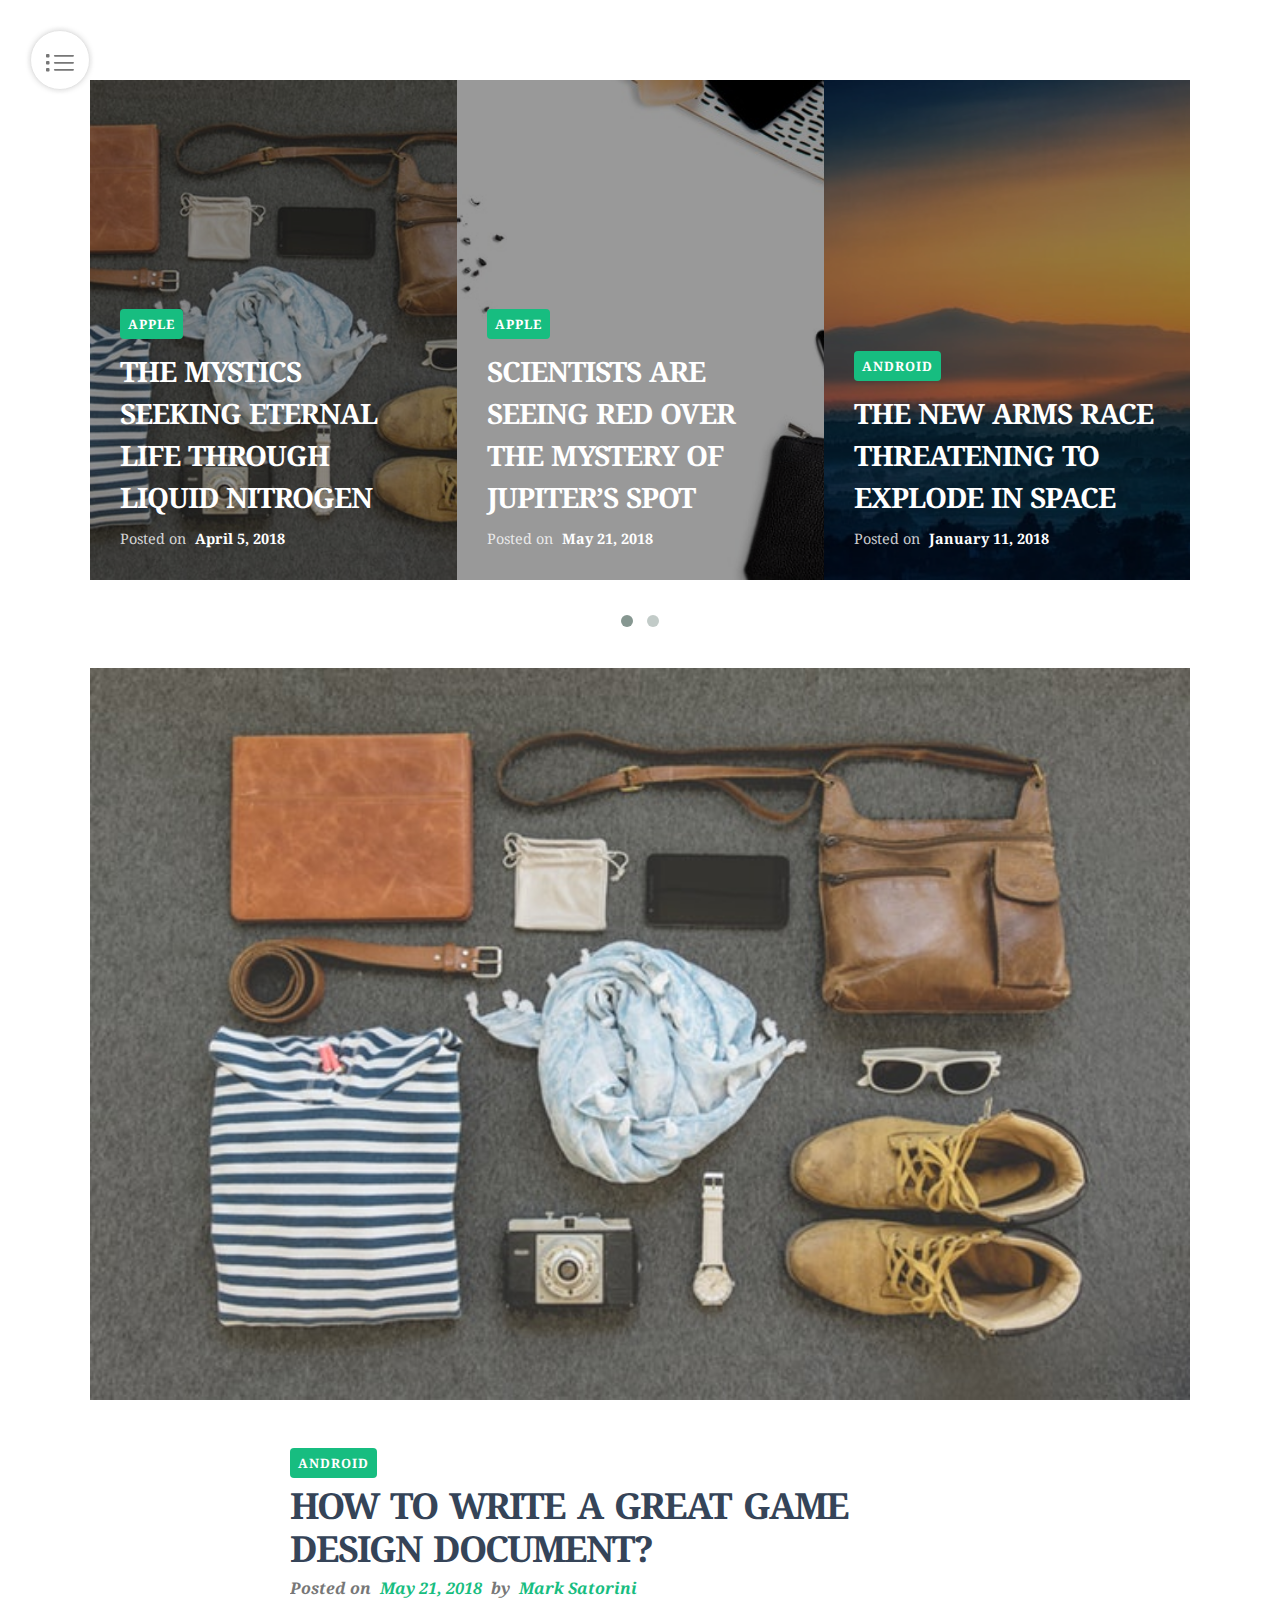
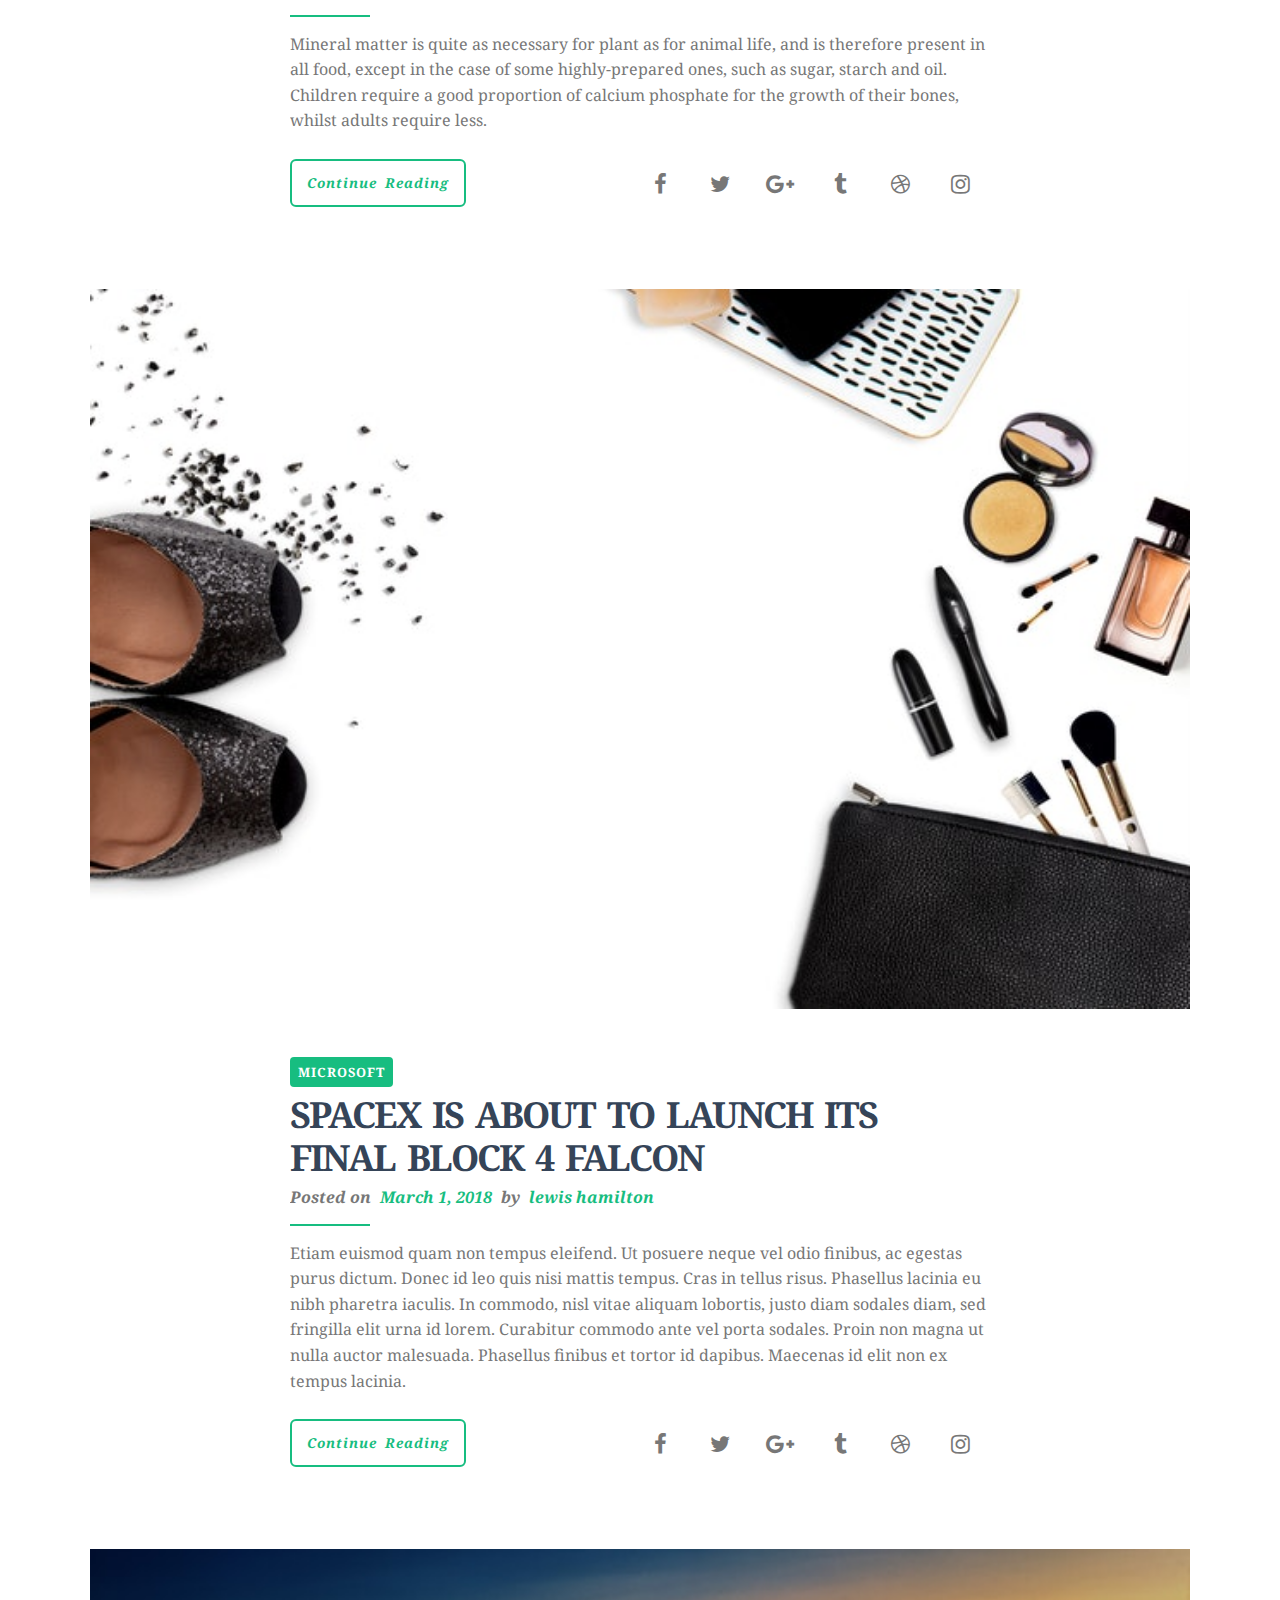
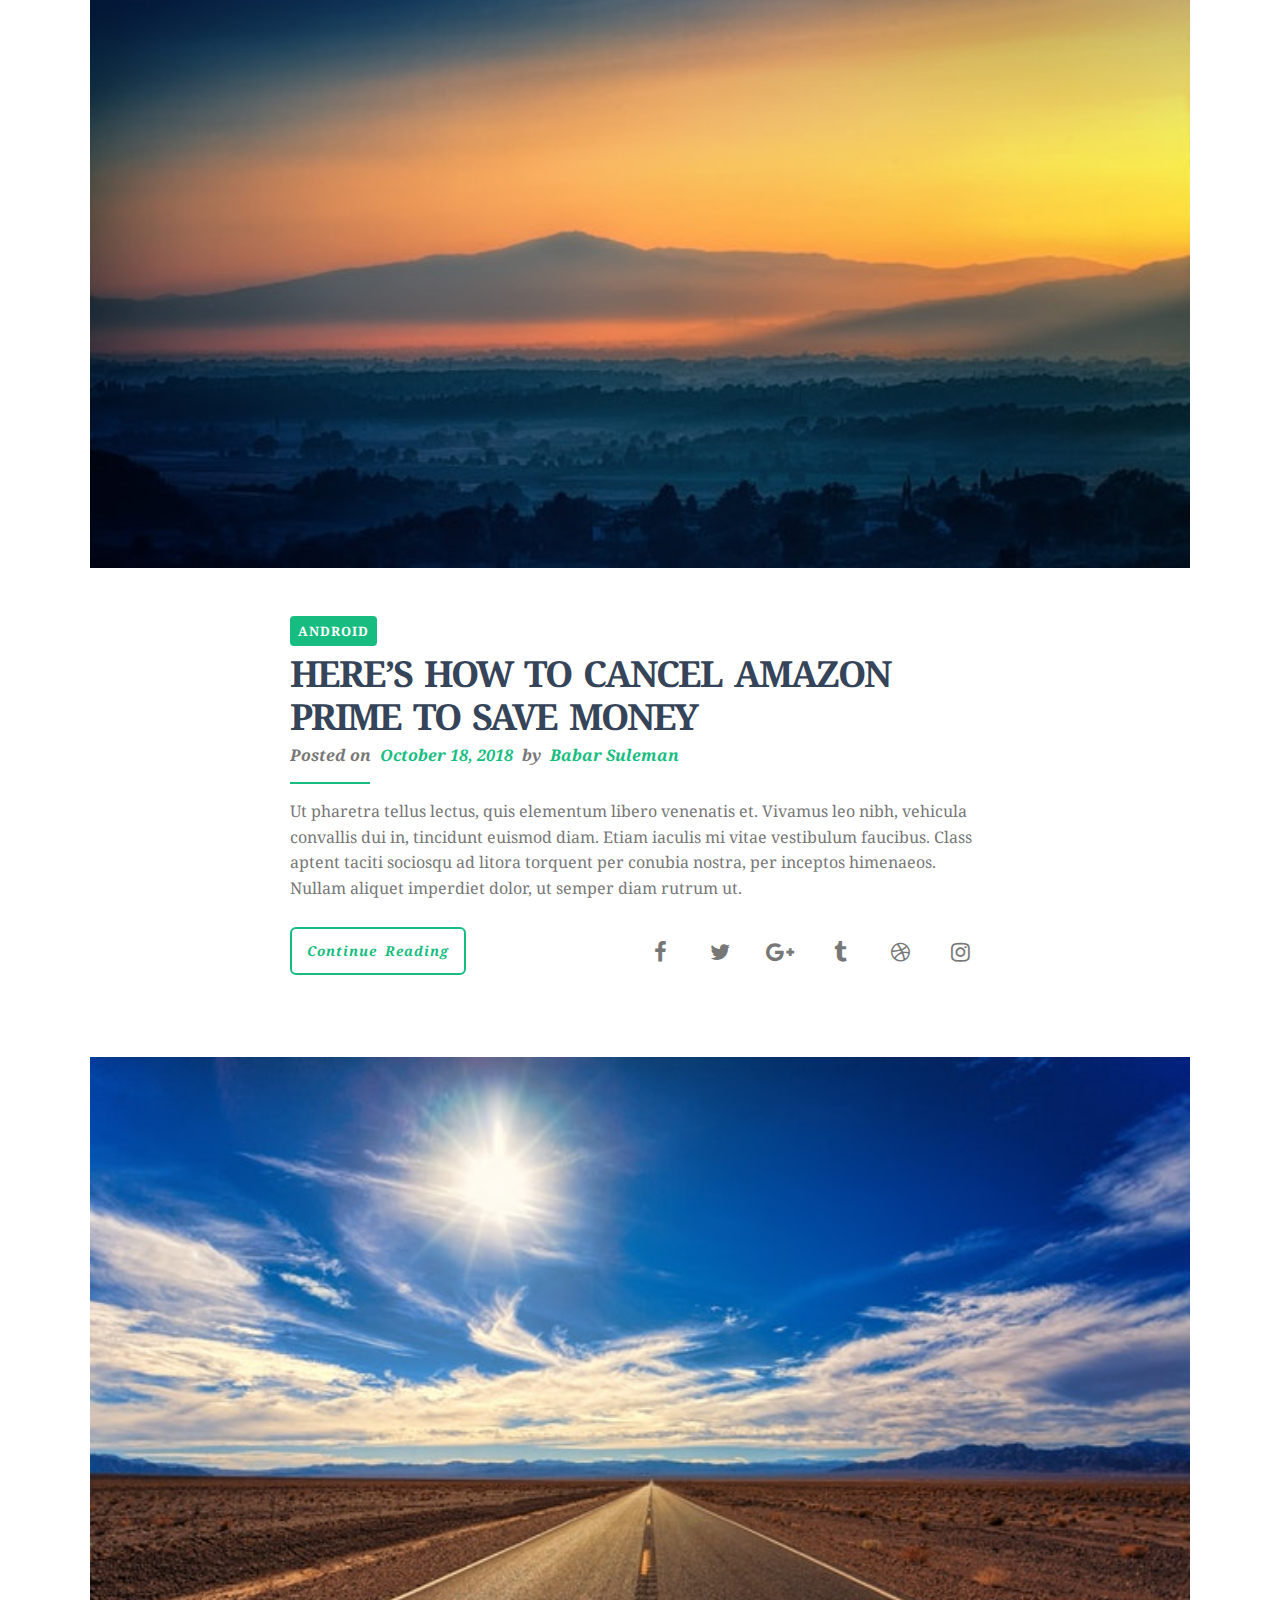
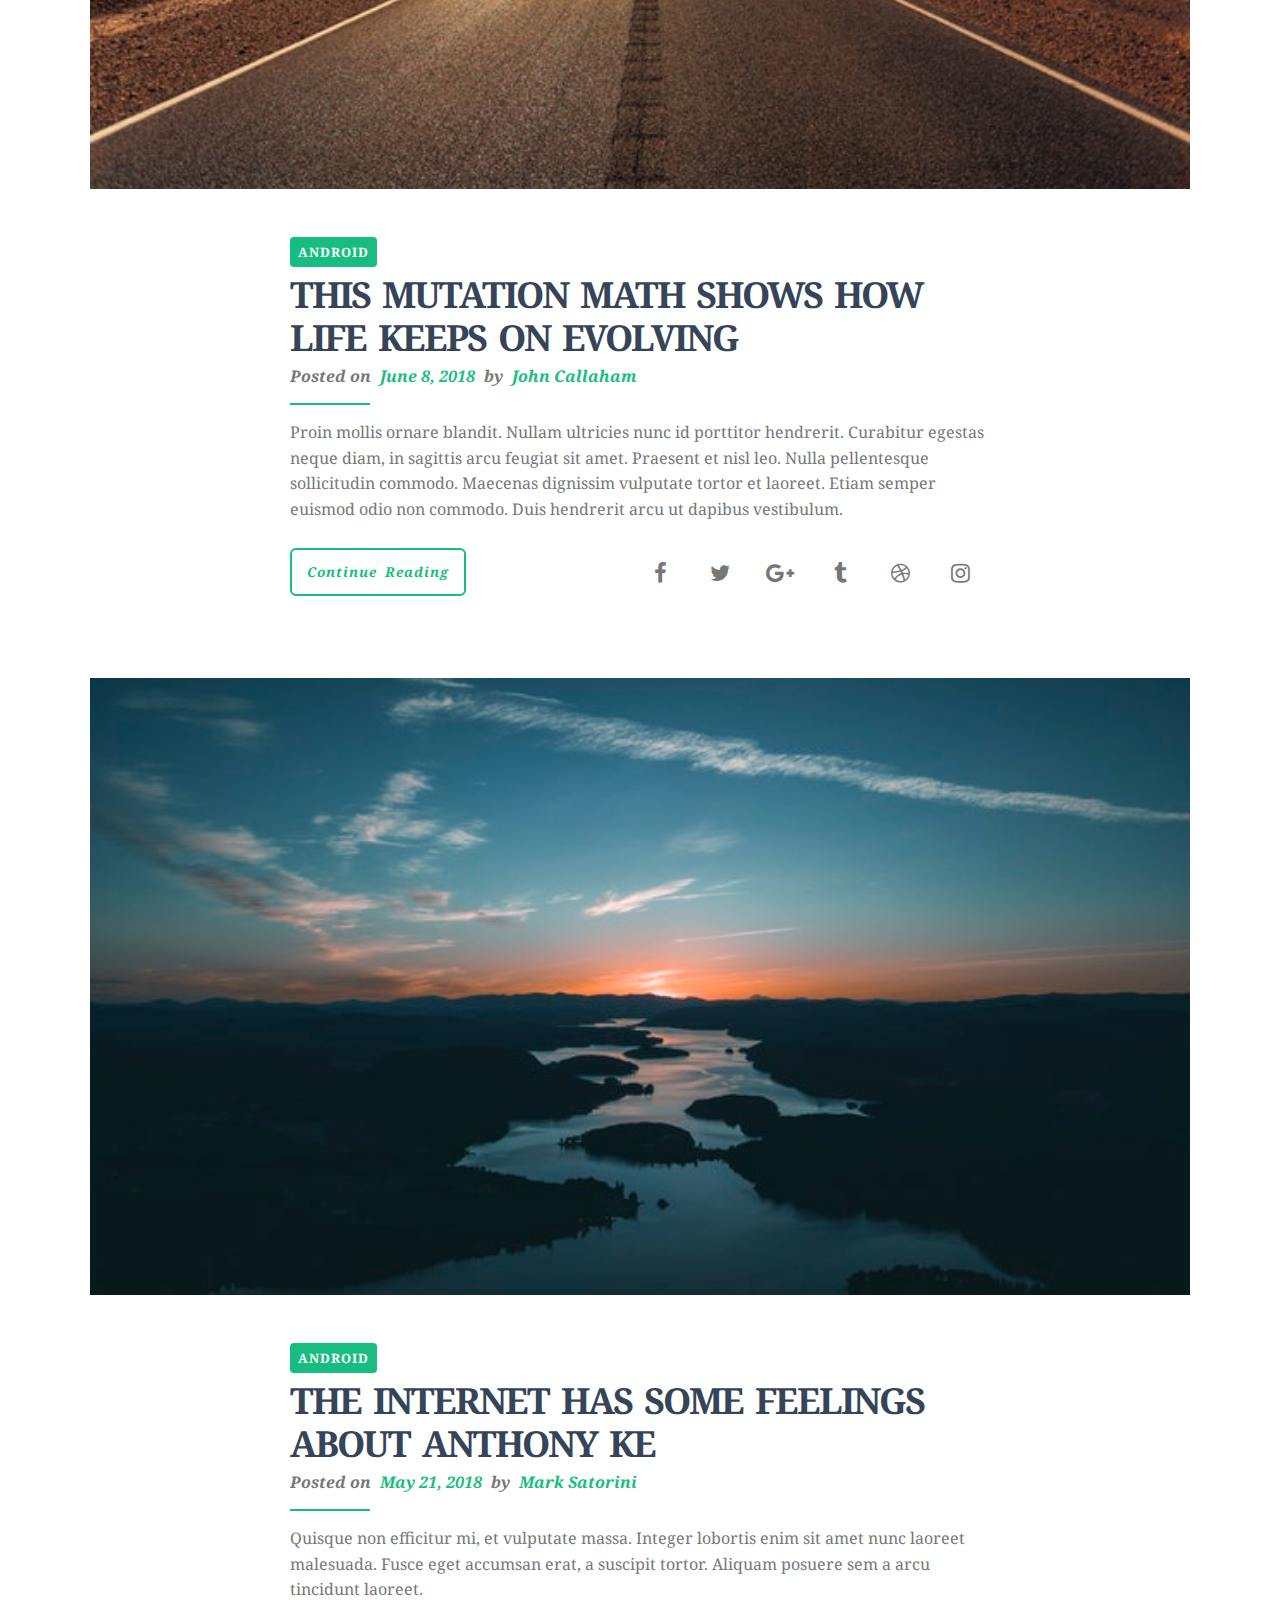
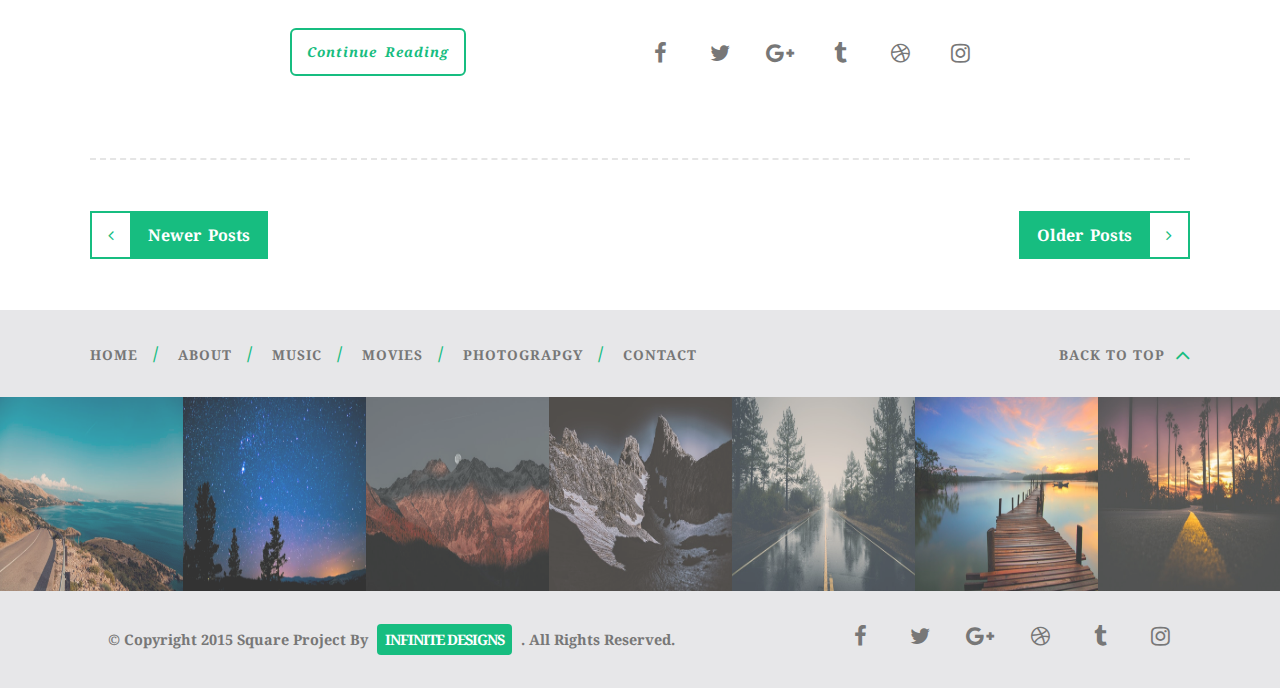
==== index.html @ 025edf08 "Upload All" ====
<!DOCTYPE html>
<html lang="en">

    <head>

        <meta charset="UTF-8">
        <meta http-equiv="X-UA-Compatible" content="IE8">
        <meta name="viewport" content="width=device-width, initial-scale=1.0">

        <title>Whiplash | The Wordpress Blog Theme</title>

        <link rel="stylesheet" type="text/css" href="assets/css/owl.carousel.css">
        <link rel="stylesheet" type="text/css" href="assets/css/owl.theme.css">
        <link rel="stylesheet" type="text/css" href="assets/css/icons.css">
        <link rel="stylesheet" type="text/css" href="style.css">
        <link rel="stylesheet" type="text/css" href="assets/css/responsive.css">

        <link href="http://netdna.bootstrapcdn.com/font-awesome/4.0.3/css/font-awesome.css" rel="stylesheet">
        <link href="http://fonts.googleapis.com/css?family=Roboto:400,100,400italic,700italic,700" rel="stylesheet" type="text/css">
        
        <!--[if IE]>
        <script src="http://html5shiv.googlecode.com/svn/trunk/html5.js"></script>
        <![endif]-->
        <!-- Modernizr -->


    </head>

    <body>

        <div id="side-nav-btn">
            <span data-icon="&#xe067;" class="menu-icon"></span>
        </div><!-- /side-nav-btn -->


        <div class="side-nav">
            <div class="side-navigation-inner">
                <!--logo-->
                <a href="index.html" class="logo"><img src="assets/img/LOGO2.png" class="img-responsive"></a>
                <!--navigation links-->
                <ul id="navs">
                    <li class="search-form">
                        <form method="get" action="/search" id="search">
                            <input type="text" name="search-terms" id="search-terms" placeholder="Enter search terms...">
                            <span data-icon="&#xe090;"></span>
                        </form>
                    </li>
                    <li><a href="index.html" class="active">Home</a></li>
                    <li><a href="index-sidebar.html">Home sidebar</a></li>
                    <li><a href="index-wide.html">Home metro</a></li>
                    <li><a href="archive.html">archive</a></li>
                    <li><a href="archive-wide.html">archive metro</a></li>
                    <li><a href="archive-classic.html">archive classic</a></li>
                    <li><a href="archive-masonry.html">archive masonary</a></li>
                    <li><a href="single.html">post</a></li>
                    <li><a href="single-sidebar.html">post sidebar</a></li>
                    <li><a href="page.html">contact</a></li>
                    <li><a href="page-sidebar.html">contact sidebar</a></li>
                    <li><a href="top-navigation.html">top navigation</a></li>
                </ul>
            </div><!-- /hidden-sidebar-inner -->    
        </div><!-- /hidden-sidebar -->   

        <div id="container" class="container-fluid home">

            <div class="container slider">
                <div class="carousel">
                    <div id="owl-demo" class="owl-carousel owl-theme">
                        <div class="item">
                            <div class="col-md-12 no-pad">
                                <div class="slider-post" style="background-image: url(assets/img/1.jpeg);">
                                    <a href="single.html">
                                        <div class="inner">
                                            <div class="slider-post-category"><span>apple</span></div>
                                            <h2>The Mystics Seeking Eternal Life Through Liquid Nitrogen</h2>
                                            <p>Posted on <strong>April 5, 2018</strong></p>
                                        </div>
                                    </a>
                                </div><!-- /slider -->
                            </div><!-- /col-md-12 -->
                        </div><!-- /item -->
                        <div class="item">
                            <div class="col-md-12 no-pad">
                                <div class="slider-post" style="background-image: url(assets/img/2.jpeg);">
                                    <a href="single.html">
                                        <div class="inner">
                                            <div class="slider-post-category"><span>apple</span></div>
                                            <h2>Scientists Are Seeing Red Over the Mystery of Jupiter’s Spot</h2>
                                            <p>Posted on <strong>May 21, 2018</strong></p>
                                        </div>
                                    </a>
                                </div><!-- /slider -->
                            </div><!-- /col-md-12 -->
                        </div><!-- /item -->
                        <div class="item">
                            <div class="col-md-12 no-pad">
                                <div class="slider-post" style="background-image: url(assets/img/3.jpeg);">
                                    <a href="single.html">
                                        <div class="inner">
                                            <div class="slider-post-category"><span>android</span></div>
                                            <h2>The New Arms Race Threatening to Explode in Space</h2>
                                            <p>Posted on <strong>January 11, 2018</strong></p>
                                        </div>
                                    </a>
                                </div><!-- /slider -->
                            </div><!-- /col-md-12 -->
                        </div><!-- /item -->
                        <div class="item">
                            <div class="col-md-12 no-pad">
                                <div class="slider-post" style="background-image: url(assets/img/4.jpeg);">
                                    <a href="single.html">
                                        <div class="inner">
                                            <div class="slider-post-category"><span>samsung</span></div>
                                            <h2>The Mission to Build the Ultimate Burger Bot</h2>
                                            <p>Posted on <strong>June 5, 2018</strong></p>
                                        </div>
                                    </a>
                                </div><!-- /slider -->
                            </div><!-- /col-md-12 -->
                        </div><!-- /item -->
                    </div><!-- /owl-demo -->
                </div><!-- /carousel -->
            </div><!-- /slider -->
            <section class="container">
                <div class="post-section">
                    <div class="post">
                        <div class="post-image">
                            <a href="single.html"><img src="assets/img/1.jpeg" class="img-responsive"></a>
                        </div><!-- /post-image -->
                        <div class="inner">
                            <a href="archive.html"><div class="post-category"><span>android</span></div></a>
                            <a href="single.html"><h1 class="post-title">how to write a great game design document?</h1></a>
                            <p class="post-info">
                                    Posted on <a href="archive.html"><strong>May 21, 2018</strong></a> by <a href="archive.html"><strong>Mark Satorini</strong></a>
                            </p>
                            <div class="post-entry">
                                <p>Mineral matter is quite as necessary for plant as for animal life, and is therefore present in all food, except in the case of some highly-prepared ones, such as sugar, starch and oil. Children require a good proportion of calcium phosphate for the growth of their bones, whilst adults require less.</p>
                            </div><!-- /post-entry -->
                            <div class="post-share">
                                <div class="read-more-btn"><a href="">continue reading</a></div>
                                <ul class="social-buttons">
                                    <a href="#" target="_blank"><li class="facebook"><i class="fa fa-facebook"></i></li></a>
                                    <a href="#" target="_blank"><li class="twitter"><i class="fa fa-twitter"></i></li></a>
                                    <a href="#" target="_blank"><li class="google-plus"><i class="fa fa-google-plus"></i></li></a>
                                    <a href="#" target="_blank"><li class="tumblr"><i class="fa fa-tumblr"></i></li></a>
                                    <a href="#" target="_blank"><li class="dribbble"><i class="fa fa-dribbble"></i></li></a>
                                    <a href="#" target="_blank"><li class="instagram"><i class="fa fa-instagram"></i></li></a>
                                </ul>
                            </div><!-- /post-share -->
                        </div><!-- /inner -->
                    </div><!-- /post -->
                    <div class="post">
                        <div class="post-image">
                            <a href="single.html"><img src="assets/img/2.jpeg" class="img-responsive"></a>
                        </div><!-- /post-image -->
                        <div class="inner">
                            <a href="archive.html"><div class="post-category"><span>microsoft</span></div></a>
                            <a href="single.html"><h1 class="post-title">SpaceX Is About to Launch Its Final Block 4 Falcon</h1></a>
                            <p class="post-info">
                                    Posted on <a href="archive.html"><strong>March 1, 2018</strong></a> by <a href="archive.html"><strong>lewis hamilton</strong></a>
                            </p>
                            <div class="post-entry">
                                <p>Etiam euismod quam non tempus eleifend. Ut posuere neque vel odio finibus, ac egestas purus dictum. Donec id leo quis nisi mattis tempus. Cras in tellus risus. Phasellus lacinia eu nibh pharetra iaculis. In commodo, nisl vitae aliquam lobortis, justo diam sodales diam, sed fringilla elit urna id lorem. Curabitur commodo ante vel porta sodales. Proin non magna ut nulla auctor malesuada. Phasellus finibus et tortor id dapibus. Maecenas id elit non ex tempus lacinia.</p>
                            </div><!-- /post-entry -->
                            <div class="post-share">
                                <div class="read-more-btn"><a href="">continue reading</a></div>
                                <ul class="social-buttons">
                                    <a href="#" target="_blank"><li class="facebook"><i class="fa fa-facebook"></i></li></a>
                                    <a href="#" target="_blank"><li class="twitter"><i class="fa fa-twitter"></i></li></a>
                                    <a href="#" target="_blank"><li class="google-plus"><i class="fa fa-google-plus"></i></li></a>
                                    <a href="#" target="_blank"><li class="tumblr"><i class="fa fa-tumblr"></i></li></a>
                                    <a href="#" target="_blank"><li class="dribbble"><i class="fa fa-dribbble"></i></li></a>
                                    <a href="#" target="_blank"><li class="instagram"><i class="fa fa-instagram"></i></li></a>
                                </ul>
                            </div><!-- /post-share -->
                        </div><!-- /inner -->
                    </div><!-- /post -->
                    <div class="post">
                        <div class="post-image">
                            <a href="single.html"><img src="assets/img/3.jpeg" class="img-responsive"></a>
                        </div><!-- /post-image -->
                        <div class="inner">
                            <a href="archive.html"><div class="post-category"><span>android</span></div></a>
                            <a href="single.html"><h1 class="post-title">Here’s how to cancel Amazon Prime to save money</h1></a>
                            <p class="post-info">
                                    Posted on <a href="archive.html"><strong>October 18, 2018</strong></a> by <a href="archive.html"><strong>Babar Suleman</strong></a>
                            </p>
                            <div class="post-entry">
                                <p>Ut pharetra tellus lectus, quis elementum libero venenatis et. Vivamus leo nibh, vehicula convallis dui in, tincidunt euismod diam. Etiam iaculis mi vitae vestibulum faucibus. Class aptent taciti sociosqu ad litora torquent per conubia nostra, per inceptos himenaeos. Nullam aliquet imperdiet dolor, ut semper diam rutrum ut. </p>
                            </div><!-- /post-entry -->
                            <div class="post-share">
                                <div class="read-more-btn"><a href="">continue reading</a></div>
                                <ul class="social-buttons">
                                    <a href="#" target="_blank"><li class="facebook"><i class="fa fa-facebook"></i></li></a>
                                    <a href="#" target="_blank"><li class="twitter"><i class="fa fa-twitter"></i></li></a>
                                    <a href="#" target="_blank"><li class="google-plus"><i class="fa fa-google-plus"></i></li></a>
                                    <a href="#" target="_blank"><li class="tumblr"><i class="fa fa-tumblr"></i></li></a>
                                    <a href="#" target="_blank"><li class="dribbble"><i class="fa fa-dribbble"></i></li></a>
                                    <a href="#" target="_blank"><li class="instagram"><i class="fa fa-instagram"></i></li></a>
                                </ul>
                            </div><!-- /post-share -->
                        </div><!-- /inner -->
                    </div><!-- /post -->
                    <div class="post">
                        <div class="post-image">
                            <a href="single.html"><img src="assets/img/4.jpeg" class="img-responsive"></a>
                        </div><!-- /post-image -->
                        <div class="inner">
                            <a href="archive.html"><div class="post-category"><span>android</span></div></a>
                            <a href="single.html"><h1 class="post-title">This Mutation Math Shows How Life Keeps on Evolving</h1></a>
                            <p class="post-info">
                                    Posted on <a href="archive.html"><strong>June 8, 2018</strong></a> by <a href="archive.html"><strong>John Callaham</strong></a>
                            </p>
                            <div class="post-entry">
                                <p>Proin mollis ornare blandit. Nullam ultricies nunc id porttitor hendrerit. Curabitur egestas neque diam, in sagittis arcu feugiat sit amet. Praesent et nisl leo. Nulla pellentesque sollicitudin commodo. Maecenas dignissim vulputate tortor et laoreet. Etiam semper euismod odio non commodo. Duis hendrerit arcu ut dapibus vestibulum.</p>
                            </div><!-- /post-entry -->
                            <div class="post-share">
                                <div class="read-more-btn"><a href="">continue reading</a></div>
                                <ul class="social-buttons">
                                    <a href="#" target="_blank"><li class="facebook"><i class="fa fa-facebook"></i></li></a>
                                    <a href="#" target="_blank"><li class="twitter"><i class="fa fa-twitter"></i></li></a>
                                    <a href="#" target="_blank"><li class="google-plus"><i class="fa fa-google-plus"></i></li></a>
                                    <a href="#" target="_blank"><li class="tumblr"><i class="fa fa-tumblr"></i></li></a>
                                    <a href="#" target="_blank"><li class="dribbble"><i class="fa fa-dribbble"></i></li></a>
                                    <a href="#" target="_blank"><li class="instagram"><i class="fa fa-instagram"></i></li></a>
                                </ul>
                            </div><!-- /post-share -->
                        </div><!-- /inner -->
                    </div><!-- /post -->
                    <div class="post">
                        <div class="post-image">
                            <a href="single.html"><img src="assets/img/5.jpeg" class="img-responsive"></a>
                        </div><!-- /post-image -->
                        <div class="inner">
                            <a href="archive.html"><div class="post-category"><span>android</span></div></a>
                            <a href="single.html"><h1 class="post-title">The Internet Has Some Feelings About Anthony Ke</h1></a>
                            <p class="post-info">
                                    Posted on <a href="archive.html"><strong>May 21, 2018</strong></a> by <a href="archive.html"><strong>Mark Satorini</strong></a>
                            </p>
                            <div class="post-entry">
                                <p> Quisque non efficitur mi, et vulputate massa. Integer lobortis enim sit amet nunc laoreet malesuada. Fusce eget accumsan erat, a suscipit tortor. Aliquam posuere sem a arcu tincidunt laoreet.</p>
                            </div><!-- /post-entry -->
                            <div class="post-share">
                                <div class="read-more-btn"><a href="">continue reading</a></div>
                                <ul class="social-buttons">
                                    <a href="#" target="_blank"><li class="facebook"><i class="fa fa-facebook"></i></li></a>
                                    <a href="#" target="_blank"><li class="twitter"><i class="fa fa-twitter"></i></li></a>
                                    <a href="#" target="_blank"><li class="google-plus"><i class="fa fa-google-plus"></i></li></a>
                                    <a href="#" target="_blank"><li class="tumblr"><i class="fa fa-tumblr"></i></li></a>
                                    <a href="#" target="_blank"><li class="dribbble"><i class="fa fa-dribbble"></i></li></a>
                                    <a href="#" target="_blank"><li class="instagram"><i class="fa fa-instagram"></i></li></a>
                                </ul>
                            </div><!-- /post-share -->
                        </div><!-- /inner -->
                    </div><!-- /post -->
                </div>
                <div class="col-md-12">
                    <!-- Pagination -->
                    <section class="pagination">
                        <a href="" id="older">
                            <div>older posts</div><i class="fa fa-angle-right"></i>
                        </a>
                        <a href="" id="newer">
                            <i class="fa fa-angle-left"></i><div>newer posts</div>
                        </a>
                    </section>
                </div><!-- /col-md-12 -->
            </section><!-- /container -->
            <footer>
                <div class="container-fluid no-pad border-top">
                    <div class="site-map">
                        <div class="inner">
                            <ul>
                                <a href=""><li>home</li></a>
                                <a href=""><li>about</li></a>
                                <a href=""><li>music</li></a>
                                <a href=""><li>movies</li></a>
                                <a href=""><li>photograpgy</li></a>
                                <a href=""><li>contact</li></a>
                                <!-- Back to top Button -->
                                <span class="back-to-top-btn"><a href=""><i class="fa fa-angle-up"></i><li>back to top</li></a></span>
                            </ul>
                        </div><!-- /inner -->
                    </div><!-- /sitemap -->
                    <div id="instagram-slider" class="owl-carousel owl-theme">
                        <div class="item">
                            <a href="#">
                                <img src="assets/img/8.jpeg" class="img-responsive">
                            </a>
                        </div><!-- /item -->
                        <div class="item">
                            <a href="#">
                                <img src="assets/img/9.jpeg" class="img-responsive">
                            </a>
                        </div><!-- /item -->
                        <div class="item">
                           <a href="#">
                                <img src="assets/img/10.jpeg" class="img-responsive">
                            </a>
                        </div><!-- /item -->
                        <div class="item">
                            <a href="#">
                                <img src="assets/img/11.jpeg" class="img-responsive">
                            </a>
                        </div><!-- /item -->
                        <div class="item">
                            <a href="#">
                                <img src="assets/img/12.jpeg" class="img-responsive">
                            </a>
                        </div><!-- /item -->
                        <div class="item">
                            <a href="#">
                                <img src="assets/img/13.jpeg" class="img-responsive">
                            </a>
                        </div><!-- /item -->
                        <div class="item">
                            <a href="#">
                                <img src="assets/img/14.jpeg" class="img-responsive">
                            </a>
                        </div><!-- /item -->
                        <div class="item">
                            <a href="#">
                                <img src="assets/img/15.jpeg" class="img-responsive">
                            </a>
                        </div><!-- /item -->
                        <div class="item">
                            <a href="#">
                                <img src="assets/img/16.jpeg" class="img-responsive">
                            </a>
                        </div><!-- /item -->
                    </div><!-- /instagram-slider -->
                    <div class="social">
                        <div class="inner">
                            <div class="copy-right-text">© Copyright 2015 square project by <a href="">infinite designs</a> . all rights reserved.</div>
                            <ul class="social-buttons">
                                <a href="#" target="_blank"><li class="facebook"><i class="fa fa-facebook"></i></li></a>
                                <a href="#" target="_blank"><li class="twitter"><i class="fa fa-twitter"></i></li></a>
                                <a href="#" target="_blank"><li class="google-plus"><i class="fa fa-google-plus"></i></li></a>
                                <a href="#" target="_blank"><li class="dribbble"><i class="fa fa-dribbble"></i></li></a>
                                <a href="#" target="_blank"><li class="tumblr"><i class="fa fa-tumblr"></i></li></a>
                                <a href="#" target="_blank"><li class="instagram"><i class="fa fa-instagram"></i></li></a>
                            </ul>
                        </div><!-- /inner -->
                    </div><!-- /social -->
                </div><!-- /container-fluid -->
            </footer>
        </div><!-- /container -->
            
        
        <!--////////// SCRIPTS \\\\\\\\\\-->
        <script type="text/javascript" src="assets/js/jquery.js"></script>
        <script type="text/javascript" src="assets/js/owl.carousel.min.js"></script>
        <script type="text/javascript" src="assets/js/main.js"></script>

       <script type="text/javascript">

        $(document).ready(function() {
 
            
            var owl = $("#owl-demo");
 
            owl.owlCarousel({
                items : 3, //10 items above 1000px browser width
                itemsDesktop : [1000,2], //5 items between 1000px and 901px
                itemsDesktopSmall : [900,3], // betweem 900px and 601px
                itemsTablet: [600,2], //2 items between 600 and 0
                itemsMobile : false // itemsMobile disabled - inherit from itemsTablet option
            });
            
            var owl = $("#instagram-slider");
 
            owl.owlCarousel({
                items : 7, //10 items above 1000px browser width
                itemsDesktop : [1000,2], //5 items between 1000px and 901px
                itemsDesktopSmall : [900,3], // betweem 900px and 601px
                itemsTablet: [600,2], //2 items between 600 and 0
                itemsMobile : false // itemsMobile disabled - inherit from itemsTablet option
            });
 
        });
        </script>

        <!--////////// SCRIPTS END \\\\\\\\\\-->

    </body>

</html>
---- assets/css/icons.css ----
@font-face {
	font-family: 'Simple-Line-Icons';
	src:url('../fonts/Simple-Line-Icons.eot');
	src:url('../fonts/Simple-Line-Icons.eot?#iefix') format('embedded-opentype'),
		url('../fonts/Simple-Line-Icons.woff') format('woff'),
		url('../fonts/Simple-Line-Icons.ttf') format('truetype'),
		url('../fonts/Simple-Line-Icons.svg#Simple-Line-Icons') format('svg');
	font-weight: normal;
	font-style: normal;
}

/* Use the following CSS code if you want to use data attributes for inserting your icons */
[data-icon]:before {
	font-family: 'Simple-Line-Icons';
	content: attr(data-icon);
	speak: none;
	font-weight: normal;
	font-variant: normal;
	text-transform: none;
	line-height: 1;
	-webkit-font-smoothing: antialiased;
	-moz-osx-font-smoothing: grayscale;
}

/* Use the following CSS code if you want to have a class per icon */
/*
Instead of a list of all class selectors,
you can use the generic selector below, but it's slower:
[class*="icon-"] {
*/
.icon-user-female, .icon-user-follow, .icon-user-following, .icon-user-unfollow, .icon-trophy, .icon-screen-smartphone, .icon-screen-desktop, .icon-plane, .icon-notebook, .icon-moustache, .icon-mouse, .icon-magnet, .icon-energy, .icon-emoticon-smile, .icon-disc, .icon-cursor-move, .icon-crop, .icon-credit-card, .icon-chemistry, .icon-user, .icon-speedometer, .icon-social-youtube, .icon-social-twitter, .icon-social-tumblr, .icon-social-facebook, .icon-social-dropbox, .icon-social-dribbble, .icon-shield, .icon-screen-tablet, .icon-magic-wand, .icon-hourglass, .icon-graduation, .icon-ghost, .icon-game-controller, .icon-fire, .icon-eyeglasses, .icon-envelope-open, .icon-envelope-letter, .icon-bell, .icon-badge, .icon-anchor, .icon-wallet, .icon-vector, .icon-speech, .icon-puzzle, .icon-printer, .icon-present, .icon-playlist, .icon-pin, .icon-picture, .icon-map, .icon-layers, .icon-handbag, .icon-globe-alt, .icon-globe, .icon-frame, .icon-folder-alt, .icon-film, .icon-feed, .icon-earphones-alt, .icon-earphones, .icon-drop, .icon-drawer, .icon-docs, .icon-directions, .icon-direction, .icon-diamond, .icon-cup, .icon-compass, .icon-call-out, .icon-call-in, .icon-call-end, .icon-calculator, .icon-bubbles, .icon-briefcase, .icon-book-open, .icon-basket-loaded, .icon-basket, .icon-bag, .icon-action-undo, .icon-action-redo, .icon-wrench, .icon-umbrella, .icon-trash, .icon-tag, .icon-support, .icon-size-fullscreen, .icon-size-actual, .icon-shuffle, .icon-share-alt, .icon-share, .icon-rocket, .icon-question, .icon-pie-chart, .icon-pencil, .icon-note, .icon-music-tone-alt, .icon-music-tone, .icon-microphone, .icon-loop, .icon-logout, .icon-login, .icon-list, .icon-like, .icon-home, .icon-grid, .icon-graph, .icon-equalizer, .icon-dislike, .icon-cursor, .icon-control-start, .icon-control-rewind, .icon-control-play, .icon-control-pause, .icon-control-forward, .icon-control-end, .icon-calendar, .icon-bulb, .icon-bar-chart, .icon-arrow-up, .icon-arrow-right, .icon-arrow-left, .icon-arrow-down, .icon-ban, .icon-bubble, .icon-camcorder, .icon-camera, .icon-check, .icon-clock, .icon-close, .icon-cloud-download, .icon-cloud-upload, .icon-doc, .icon-envelope, .icon-eye, .icon-flag, .icon-folder, .icon-heart, .icon-info, .icon-key, .icon-link, .icon-lock, .icon-lock-open, .icon-magnifier, .icon-magnifier-add, .icon-magnifier-remove, .icon-paper-clip, .icon-paper-plane, .icon-plus, .icon-pointer, .icon-power, .icon-refresh, .icon-reload, .icon-settings, .icon-star, .icon-symbol-female, .icon-symbol-male, .icon-target, .icon-volume-1, .icon-volume-2, .icon-volume-off, .icon-users {
	font-family: 'Simple-Line-Icons';
	speak: none;
	font-style: normal;
	font-weight: normal;
	font-variant: normal;
	text-transform: none;
	line-height: 1;
	-webkit-font-smoothing: antialiased;
}
.icon-user-female:before {
	content: "\e000";
}
.icon-user-follow:before {
	content: "\e002";
}
.icon-user-following:before {
	content: "\e003";
}
.icon-user-unfollow:before {
	content: "\e004";
}
.icon-trophy:before {
	content: "\e006";
}
.icon-screen-smartphone:before {
	content: "\e010";
}
.icon-screen-desktop:before {
	content: "\e011";
}
.icon-plane:before {
	content: "\e012";
}
.icon-notebook:before {
	content: "\e013";
}
.icon-moustache:before {
	content: "\e014";
}
.icon-mouse:before {
	content: "\e015";
}
.icon-magnet:before {
	content: "\e016";
}
.icon-energy:before {
	content: "\e020";
}
.icon-emoticon-smile:before {
	content: "\e021";
}
.icon-disc:before {
	content: "\e022";
}
.icon-cursor-move:before {
	content: "\e023";
}
.icon-crop:before {
	content: "\e024";
}
.icon-credit-card:before {
	content: "\e025";
}
.icon-chemistry:before {
	content: "\e026";
}
.icon-user:before {
	content: "\e005";
}
.icon-speedometer:before {
	content: "\e007";
}
.icon-social-youtube:before {
	content: "\e008";
}
.icon-social-twitter:before {
	content: "\e009";
}
.icon-social-tumblr:before {
	content: "\e00a";
}
.icon-social-facebook:before {
	content: "\e00b";
}
.icon-social-dropbox:before {
	content: "\e00c";
}
.icon-social-dribbble:before {
	content: "\e00d";
}
.icon-shield:before {
	content: "\e00e";
}
.icon-screen-tablet:before {
	content: "\e00f";
}
.icon-magic-wand:before {
	content: "\e017";
}
.icon-hourglass:before {
	content: "\e018";
}
.icon-graduation:before {
	content: "\e019";
}
.icon-ghost:before {
	content: "\e01a";
}
.icon-game-controller:before {
	content: "\e01b";
}
.icon-fire:before {
	content: "\e01c";
}
.icon-eyeglasses:before {
	content: "\e01d";
}
.icon-envelope-open:before {
	content: "\e01e";
}
.icon-envelope-letter:before {
	content: "\e01f";
}
.icon-bell:before {
	content: "\e027";
}
.icon-badge:before {
	content: "\e028";
}
.icon-anchor:before {
	content: "\e029";
}
.icon-wallet:before {
	content: "\e02a";
}
.icon-vector:before {
	content: "\e02b";
}
.icon-speech:before {
	content: "\e02c";
}
.icon-puzzle:before {
	content: "\e02d";
}
.icon-printer:before {
	content: "\e02e";
}
.icon-present:before {
	content: "\e02f";
}
.icon-playlist:before {
	content: "\e030";
}
.icon-pin:before {
	content: "\e031";
}
.icon-picture:before {
	content: "\e032";
}
.icon-map:before {
	content: "\e033";
}
.icon-layers:before {
	content: "\e034";
}
.icon-handbag:before {
	content: "\e035";
}
.icon-globe-alt:before {
	content: "\e036";
}
.icon-globe:before {
	content: "\e037";
}
.icon-frame:before {
	content: "\e038";
}
.icon-folder-alt:before {
	content: "\e039";
}
.icon-film:before {
	content: "\e03a";
}
.icon-feed:before {
	content: "\e03b";
}
.icon-earphones-alt:before {
	content: "\e03c";
}
.icon-earphones:before {
	content: "\e03d";
}
.icon-drop:before {
	content: "\e03e";
}
.icon-drawer:before {
	content: "\e03f";
}
.icon-docs:before {
	content: "\e040";
}
.icon-directions:before {
	content: "\e041";
}
.icon-direction:before {
	content: "\e042";
}
.icon-diamond:before {
	content: "\e043";
}
.icon-cup:before {
	content: "\e044";
}
.icon-compass:before {
	content: "\e045";
}
.icon-call-out:before {
	content: "\e046";
}
.icon-call-in:before {
	content: "\e047";
}
.icon-call-end:before {
	content: "\e048";
}
.icon-calculator:before {
	content: "\e049";
}
.icon-bubbles:before {
	content: "\e04a";
}
.icon-briefcase:before {
	content: "\e04b";
}
.icon-book-open:before {
	content: "\e04c";
}
.icon-basket-loaded:before {
	content: "\e04d";
}
.icon-basket:before {
	content: "\e04e";
}
.icon-bag:before {
	content: "\e04f";
}
.icon-action-undo:before {
	content: "\e050";
}
.icon-action-redo:before {
	content: "\e051";
}
.icon-wrench:before {
	content: "\e052";
}
.icon-umbrella:before {
	content: "\e053";
}
.icon-trash:before {
	content: "\e054";
}
.icon-tag:before {
	content: "\e055";
}
.icon-support:before {
	content: "\e056";
}
.icon-size-fullscreen:before {
	content: "\e057";
}
.icon-size-actual:before {
	content: "\e058";
}
.icon-shuffle:before {
	content: "\e059";
}
.icon-share-alt:before {
	content: "\e05a";
}
.icon-share:before {
	content: "\e05b";
}
.icon-rocket:before {
	content: "\e05c";
}
.icon-question:before {
	content: "\e05d";
}
.icon-pie-chart:before {
	content: "\e05e";
}
.icon-pencil:before {
	content: "\e05f";
}
.icon-note:before {
	content: "\e060";
}
.icon-music-tone-alt:before {
	content: "\e061";
}
.icon-music-tone:before {
	content: "\e062";
}
.icon-microphone:before {
	content: "\e063";
}
.icon-loop:before {
	content: "\e064";
}
.icon-logout:before {
	content: "\e065";
}
.icon-login:before {
	content: "\e066";
}
.icon-list:before {
	content: "\e067";
}
.icon-like:before {
	content: "\e068";
}
.icon-home:before {
	content: "\e069";
}
.icon-grid:before {
	content: "\e06a";
}
.icon-graph:before {
	content: "\e06b";
}
.icon-equalizer:before {
	content: "\e06c";
}
.icon-dislike:before {
	content: "\e06d";
}
.icon-cursor:before {
	content: "\e06e";
}
.icon-control-start:before {
	content: "\e06f";
}
.icon-control-rewind:before {
	content: "\e070";
}
.icon-control-play:before {
	content: "\e071";
}
.icon-control-pause:before {
	content: "\e072";
}
.icon-control-forward:before {
	content: "\e073";
}
.icon-control-end:before {
	content: "\e074";
}
.icon-calendar:before {
	content: "\e075";
}
.icon-bulb:before {
	content: "\e076";
}
.icon-bar-chart:before {
	content: "\e077";
}
.icon-arrow-up:before {
	content: "\e078";
}
.icon-arrow-right:before {
	content: "\e079";
}
.icon-arrow-left:before {
	content: "\e07a";
}
.icon-arrow-down:before {
	content: "\e07b";
}
.icon-ban:before {
	content: "\e07c";
}
.icon-bubble:before {
	content: "\e07d";
}
.icon-camcorder:before {
	content: "\e07e";
}
.icon-camera:before {
	content: "\e07f";
}
.icon-check:before {
	content: "\e080";
}
.icon-clock:before {
	content: "\e081";
}
.icon-close:before {
	content: "\e082";
}
.icon-cloud-download:before {
	content: "\e083";
}
.icon-cloud-upload:before {
	content: "\e084";
}
.icon-doc:before {
	content: "\e085";
}
.icon-envelope:before {
	content: "\e086";
}
.icon-eye:before {
	content: "\e087";
}
.icon-flag:before {
	content: "\e088";
}
.icon-folder:before {
	content: "\e089";
}
.icon-heart:before {
	content: "\e08a";
}
.icon-info:before {
	content: "\e08b";
}
.icon-key:before {
	content: "\e08c";
}
.icon-link:before {
	content: "\e08d";
}
.icon-lock:before {
	content: "\e08e";
}
.icon-lock-open:before {
	content: "\e08f";
}
.icon-magnifier:before {
	content: "\e090";
}
.icon-magnifier-add:before {
	content: "\e091";
}
.icon-magnifier-remove:before {
	content: "\e092";
}
.icon-paper-clip:before {
	content: "\e093";
}
.icon-paper-plane:before {
	content: "\e094";
}
.icon-plus:before {
	content: "\e095";
}
.icon-pointer:before {
	content: "\e096";
}
.icon-power:before {
	content: "\e097";
}
.icon-refresh:before {
	content: "\e098";
}
.icon-reload:before {
	content: "\e099";
}
.icon-settings:before {
	content: "\e09a";
}
.icon-star:before {
	content: "\e09b";
}
.icon-symbol-female:before {
	content: "\e09c";
}
.icon-symbol-male:before {
	content: "\e09d";
}
.icon-target:before {
	content: "\e09e";
}
.icon-volume-1:before {
	content: "\e09f";
}
.icon-volume-2:before {
	content: "\e0a0";
}
.icon-volume-off:before {
	content: "\e0a1";
}
.icon-users:before {
	content: "\e001";
}
---- style.css ----
/*
	Theme Name: HTML5 Blank
	Theme URI: http://html5blank.com
	Description: HTML5 Blank WordPress Theme
	Version: 1.4.3
	Author: Todd Motto (@toddmotto)
	Author URI: http://toddmotto.com
	Tags: Blank, HTML5, CSS3

	License: MIT
	License URI: http://opensource.org/licenses/mit-license.php
*/

/*------------------------------------------------------------------

    GENERAL S

------------------------------------------------------------------*/
@import url(http://fonts.googleapis.com/css?family=Lato:300,400,500,600,700,800|Raleway:400,500,700,300,800|Italianno:400|Lora:400italic|Playfair+Display:700|Open+Sans:300,400,500,600,700,800|Droid+Serif:400,400italic,700|Rammetto+One:400|PT+Serif:400,700|Roboto+Slab:400,300,100,700|Josefin+Slab:300,400,600,700);
.no-pad {
	padding: 0 !important;
}
.no-marg {
	margin: 0 !important;
}
.container-fluid , .container {
	margin-right: auto;
	margin-left: auto;
}
.container-fluid {
	min-width: 100%;
}
.home .post-image img {
	width: 100%;
}
.clearfix:before,
.clearfix:after,
.container:before,
.container:after,
.container-fluid:before,
.container-fluid:after,
.row:before,
.row:after {
  display: table;
  content: " "; 
}
.clearfix:after,
.container:after,
.container-fluid:after,
.row:after { clear: both; }
.pull-right { float: right !important; }
.pull-left { float: left !important; }
.img-responsive {
  display: block;
  max-width: 100%;
  height: auto;
}
#container {
	padding: 80px 0 0;
	box-shadow: -4px -4px 8px rgba(0,0,0,0.1);
}
*, *:after, *:before { 
	-webkit-box-sizing: border-box;
    -moz-box-sizing: 
    border-box; 
    box-sizing: 
    border-box; 
}
html, body, .container, .post-header {
	height: 100%;
	width: 100%;
}
body {
	background: #fff;
	color: #777;
	font-weight: 400;
	font-size: 16px;
	line-height: 1.5;
	font-family: 'Droid Serif', Arial, sans-serif;
	text-rendering: optimizeLegibility;
	-webkit-font-smoothing: antialiased;
	overflow-x: hidden;
	margin: 0;
}
a {
	outline: none;
	color: #777;
	text-decoration: none;
}
a:hover, a:focus {
	text-decoration: none;
}
h1, h2, h3, h4, h5, h6, p, a, ul, ol, li, small {
    margin: 0;
    padding: 0;
    border: 0;
    outline: 0;
    font-size: 100%;
    background: transparent; 
}
ol , ul , li {
	list-style: none;
	margin: 0;
	padding: 0;
}
h1 , h2 , h3 , h4 , h5 , h6 {
	color: #354458;
	margin: 0;
}
p {
	margin: 0;
}
img {
	position: relative;
}
textarea:hover, 
input:hover, 
textarea:active, 
input:active, 
textarea:focus, 
input:focus,
button:focus,
button:active,
button:hover {
    outline:0px !important;
    -webkit-appearance:none;
}
/* __________ SCROLL BAR (CHROME) __________ */

::-webkit-scrollbar {
    width: 8px;
}
::-webkit-scrollbar-track {
	background:#ededed;
}
::-webkit-scrollbar-thumb {
    background: #cbcbcb;
}
::-webkit-scrollbar-thumb:window-inactive {
	background: rgba(255,0,0,0.4); 
}

/* __________ SOCIAL BUTTONS __________ */

ul.social-buttons {
	margin: 0;
	overflow: auto;
}
ul.social-buttons li {
	display: inline-block;
	padding: 0 5px;
	float: left;
}
ul.social-buttons li:hover {
	text-shadow: none;
}
ul.social-buttons li:hover i {
	box-shadow: 0 0 2px 2px rgba(0,0,0,.08),0 1px 5px rgba(0,0,0,.08);
	transition:all 200ms ease-out;
}
ul.social-buttons li i {
	display: block;
    width: 50px;
    height: 50px;
    line-height: 50px;
    text-align: center;
	font-size: 22px;
    border-radius: 50%;
    background-color: transparent;
}
ul.social-buttons li:hover i {
	color: #fff;
}
ul.social-buttons li.facebook:hover i {
    background-color: #3b5998;
}
ul.social-buttons li.twitter:hover i {
    background-color: #00aced;
}
ul.social-buttons li.google-plus:hover i {
    background-color: #dd4b39;
}
ul.social-buttons li.dribbble:hover i {
    background-color: #ea4c89;
}
ul.social-buttons li.tumblr:hover i {
    background-color: #32506d;
}
ul.social-buttons li.instagram:hover i {
    background-color: #517fa4;
}








/*------------------------------------------------------------------

    PAGE

------------------------------------------------------------------*/
#container.page {
	padding-top: 0;
}
.page .header .background-image {
	width: 100%;
	min-height: 250px;
	background-repeat: no-repeat;
	background-size: cover;
	background-position: 50% 50%;
	background-attachment: fixed;
	z-index: 9999;
	-webkit-filter: grayscale(50%);
	clip: rect(10px,1336px,200px,10px);
}
.page .header h1 {
	margin: 0 auto 50px;
    padding: 16px 32px;
    font-size: 3.5em;
    background-color: #fff;
    text-transform: uppercase;
    letter-spacing: 1px;
    word-spacing: 4px;
    position: absolute;
    background-color: rgb(61, 201, 179) 30px 30px;
    left: 50%;
    z-index: 99999;
    transform: translate(-50%,-50%);
    border-radius: 4px;
    text-shadow: rgb(223, 223, 223) 1px 1px,
    rgb(224, 224, 224) 2px 2px,
    rgb(225, 225, 225) 3px 3px,
    rgb(226, 226, 226) 4px 4px,
    rgb(227, 227, 227) 5px 5px,
    rgb(228, 228, 228) 6px 6px,
    rgb(229, 229, 229) 7px 7px,
    rgb(230, 230, 230) 8px 8px,
    rgb(231, 231, 231) 9px 9px,
    rgb(233, 233, 233) 10px 10px,
    rgb(234, 234, 234) 11px 11px,
    rgb(235, 235, 235) 12px 12px,
    rgb(236, 236, 236) 13px 13px,
    rgb(237, 237, 237) 14px 14px,
    rgb(238, 238, 238) 15px 15px,
    rgb(239, 239, 239) 16px 16px,
    rgb(240, 240, 240) 17px 17px,
    rgb(241, 241, 241) 18px 18px,
    rgb(242, 242, 242) 19px 19px,
    rgb(244, 244, 244) 20px 20px,
    rgb(245, 245, 245) 21px 21px,
    rgb(246, 246, 246) 22px 22px,
    rgb(247, 247, 247) 23px 23px,
    rgb(248, 248, 248) 24px 24px,
    rgb(249, 249, 249) 25px 25px,
    rgb(250, 250, 250) 26px 26px,
    rgb(251, 251, 251) 27px 27px,
    rgb(252, 252, 252) 28px 28px,
    rgb(253, 253, 253) 29px 29px,
    rgb(255, 255, 255) 30px 30px;
}
.page .container .row {
	width: 800px;
	margin: 100px auto 56px;
	float: none;
}
.page .page-entry {
    margin: 0 0 50px;
}
.page .page-entry p {
	padding: 10px 0 0;
}
.page .comments > div ,
.page .leave-comment > div {
	max-width: 800px;
	margin: 1.5em auto;
	padding: 2em 1.25em;
	overflow: auto;
}
.page section h2 {
	font-size: 1.5em;
	font-weight: 700;
	text-align: center;
	padding: 0 0 10px 0;
	text-transform: uppercase;
	word-spacing: 3px;
	letter-spacing: -1px;
	position: relative;
	margin: 0 0 15px;
}
.page section h2:after {
	content: '';
	position: relative;
	display: block;
	width: 80px;
	height: 4px;
	border-bottom: 4px double #17BD80;
	margin: 20px auto 5px;
}
.page .page-entry .page-share {
	padding: 20px 0;
}
.page .page-entry .page-share h4 {
	text-transform: uppercase;
	font-size: 1.25em;
	padding: 0 10px 0 0;
	float: left;
	line-height: 50px;
	word-spacing: 3px;
}
.page .page-entry .page-share li {
    text-shadow: rgb(230, 230, 230) 1px 1px,
    rgb(230, 230, 230) 2px 2px,
    rgb(233, 233, 233) 3px 3px,
    rgb(236, 236, 236) 4px 4px,
    rgb(239, 239, 239) 5px 5px,
    rgb(242, 242, 242) 6px 6px,
    rgb(245, 245, 245) 7px 7px,
    rgb(248, 248, 248) 8px 8px,
    rgb(251, 251, 251) 9px 9px,
    rgb(255, 255, 255) 10px 10px;
}
.page .page-entry .page-share li:hover i {
	text-shadow: none;
	transition: none;
}




/*------------------------------------------------------------------

    PAGE / SIDEBAR

------------------------------------------------------------------*/
.page.sidebar .container .row {
	margin: 100px 0 56px;
	float: left;
	padding-right: 30px;
}
.page.sidebar .container .sidebar {
	margin-top: 100px;
}








/*------------------------------------------------------------------

    404

------------------------------------------------------------------*/
#container.archive-test {
	padding-top: 0;
}
.archive-test .header {
	text-align: center;
	background-color: #17BD80;
}
.archive-test .header .background {
	text-transform: uppercase;
	font-size: 6em;
	color: #fff;
	line-height: 250px;
	opacity: 0.8;
    letter-spacing: -3px;
    word-spacing: 4px;
}
.archive-test .header .title {
	font-size: 3.5em;
	text-transform: uppercase;
    position: absolute;
    left: 50%;
    transform: translate(-50%,-50%);
    padding: 15px 50px;
    margin-bottom: 100px;
    background-color: #fff;
    border-radius: 6px;
    text-shadow: rgb(218, 218, 218) 1px 1px,
    rgb(220, 220, 220) 2px 2px,
    rgb(222, 222, 222) 3px 3px,
    rgb(224, 224, 224) 4px 4px,
    rgb(226, 226, 226) 5px 5px,
    rgb(228, 228, 228) 6px 6px,
    rgb(230, 230, 230) 7px 7px,
    rgb(232, 232, 232) 8px 8px,
    rgb(234, 234, 234) 9px 9px,
    rgb(236, 236, 236) 10px 10px,
    rgb(237, 237, 237) 11px 11px,
    rgb(239, 239, 239) 12px 12px,
    rgb(241, 241, 241) 13px 13px,
    rgb(243, 243, 243) 14px 14px,
    rgb(245, 245, 245) 15px 15px,
    rgb(247, 247, 247) 16px 16px,
    rgb(249, 249, 249) 17px 17px,
    rgb(251, 251, 251) 18px 18px,
    rgb(253, 253, 253) 19px 19px,
    rgb(255, 255, 255) 20px 20px;;
}
.archive-test .post-section {
	margin-top: 100px;
}








/*------------------------------------------------------------------

    ARCHIVE

------------------------------------------------------------------*/
.archive .post-section {
    margin: 50px auto 0;
}
.archive.home-grid .archive-page-header ,
.archive.home-masonry .archive-page-header {
	margin-bottom: 50px;
}
.archive .post-section > div:not(.post-classic):first-of-type .inner ,
.archive .post-section > .post-classic:first-of-type {
	border-top: 2px dashed #e5e5e5;
}
.archive .slider .carousel .owl-theme .owl-controls {
	margin: 30px 0;
}
.archive .archive-page-header {
	font-size: 2.75em;
	text-transform: uppercase;
	letter-spacing: 0;
	text-align: center;
}
.archive .archive-page-header h2 {
	display: inline-block;
	padding: 15px 20px;
	border: 3px solid #17BD80;
}
.archive .archive-page-header span {
	border: 3px solid #17BD80;
	background-color: #17BD80;
	padding: 15px 20px;
	display: inline-block;
	color: #fff;
	font-weight: 700;
	text-shadow: rgb(21, 170, 115) 1px 1px,
    rgb(21, 171, 116) 2px 2px,
    rgb(21, 172, 116) 3px 3px,
    rgb(21, 173, 117) 4px 4px,
    rgb(21, 174, 117) 5px 5px,
    rgb(21, 174, 118) 6px 6px,
    rgb(21, 175, 118) 7px 7px,
    rgb(21, 176, 119) 8px 8px,
    rgb(21, 177, 120) 9px 9px,
    rgb(21, 178, 120) 10px 10px,
    rgb(21, 179, 121) 11px 11px,
    rgb(22, 179, 121) 12px 12px,
    rgb(22, 180, 122) 13px 13px,
    rgb(22, 181, 122) 14px 14px,
    rgb(22, 182, 123) 15px 15px,
    rgb(22, 183, 124) 16px 16px,
    rgb(22, 184, 124) 17px 17px,
    rgb(22, 184, 125) 18px 18px,
    rgb(22, 185, 125) 19px 19px,
    rgb(22, 186, 126) 20px 20px,
    rgb(22, 187, 126) 21px 21px,
    rgb(22, 188, 127) 22px 22px,
    rgb(23, 189, 128) 23px 23px;
}
.home-masonry.archive .container .col-md-4:nth-of-type(4) {
	margin: 0;
}






/*------------------------------------------------------------------

    404

------------------------------------------------------------------*/
.error-404 .row {
	width: 100%;
	margin-bottom: 80px;
}
.error-404 .col-md-6:first-of-type {
	padding-right: 15px;
}
.error-404 .error-404-header {
	border: 5px solid #17BD80;
	font-family: 'Roboto Slab';
}
.error-404 .col-md-6:last-of-type {
	padding-left: 15px;
}
.error-404 .error-404-header h1 {
	font-size: 12em;
	line-height: 150px;
	font-weight: 300;
	text-align: center;
	padding: 50px 0;
	color: #17BD80;
}
.error-404 .error-404-header span {
	font-size: 1.25em;
	text-transform: uppercase;
	font-weight: 700;
	word-spacing: 5px;
	font-style: italic;
	padding: 30px 0;
	text-align: center;
	margin-top: -25px;
    display: block;
    color: #fff;
    background-color: #17BD80;
}
.error-404 .error-404-entry p {
	padding: 0 0 50px;
	font-size: 1.25em;
	font-family: 'Roboto Slab';
	word-spacing: 2px;
}
.error-404 .error-404-entry p span {
	font-weight: 700;
	font-size: 1.5em;
	text-transform: uppercase;
	padding-right: 5px;
	letter-spacing: 1px;
	color: #17BD80;
}
.error-404 .error-404-entry .error-404-search h4 {
    text-transform: capitalize;
    font-size: 1.25em;
    padding: 0 0 10px;
    font-weight: 700;
    word-spacing: 3px;
    font-style: italic;
}
.error-404 .error-404-entry .error-404-search input {
	width: 100%;
	border: 2px solid #17BD80;
	font-size: 1.25em;
	font-family: 'Droid Serif';
	padding: 18px 23px;
    font-style: italic;
    font-weight: 700;
    word-spacing: 3px;
}
.error-404 .error-404-entry .error-404-search .search-btn {
	padding: 10px 30px;
	border: 2px solid #17BD80;
	border-radius: 4px;
	color: #17BD80;
	font-size: 1.25em;
	font-weight: 700;
	text-transform: capitalize;
	margin-top: 10px;
	display: table;
	text-align: center;
	font-style: italic;
}
.error-404 .error-404-entry .error-404-search .search-btn:hover {
	background-color: #17BD80;
	color: #fff;
}








/*------------------------------------------------------------------

    404

------------------------------------------------------------------*/
.error-404.test .row {
	width: 800px;
	margin: 100px auto;
}
.error-404.test .error-404-entry p {
	padding: 0 0 50px;
	font-size: 1.25em;
	word-spacing: 2px;
	font-family: 'Droid Serif';
	font-style: italic;
	font-weight: 700;
}
.error-404.test .error-404-entry p span {
	font-weight: 700;
	font-size: 1.5em;
	text-transform: uppercase;
	padding-right: 5px;
	letter-spacing: 1px;
	color: #17BD80;
}
.error-404.test .error-404-entry .error-404-search h4 {
    text-transform: capitalize;
    font-size: 1.25em;
    padding: 0 0 10px;
    font-weight: 700;
    word-spacing: 3px;
    font-style: italic;
}
.error-404.test .error-404-entry .error-404-search input {
	width: 100%;
	border: 2px solid #17BD80;
	font-size: 1.25em;
	font-family: 'Droid Serif';
	padding: 18px 23px;
    font-style: italic;
    font-weight: 700;
    word-spacing: 3px;
}
.error-404.test .error-404-entry .error-404-search .search-btn ,
.error-404.test .error-404-entry .error-404-search .back-home {
	padding: 10px 30px;
	border: 2px solid #17BD80;
	border-radius: 4px;
	color: #17BD80;
	font-size: 1.25em;
	font-weight: 700;
	text-transform: capitalize;
	margin-top: 10px;
	display: inline-block;
	text-align: center;
	font-style: italic;
}
.error-404.test .error-404-entry .error-404-search .search-btn:hover ,
.error-404.test .error-404-entry .error-404-search .back-home:hover {
	background-color: #17BD80;
	color: #fff;
}
.error-404.test .error-404-entry .error-404-search .back-home {
	float: right;
}





/*------------------------------------------------------------------

    SIDE NAVIGATION

------------------------------------------------------------------*/
#container {
	min-height: 100%;
	position: relative;
	width: 100%;
	-webkit-transition: all .3s;
	   -moz-transition: all .3s;
		-ms-transition: all .3s;
		 -o-transition: all .3s;
	z-index: 9999;
	background-color: #fff;
}
.side-menu { 
	-webkit-transform: translate(340px,0); 
	   -moz-transform: translate(340px,0);
	 	 -o-transform: translate(340px,0);
		    transform: translate(340px,0);

}
#side-nav-btn {
	background-color: #FFF;
	cursor: pointer;
	height: 60px;
	width: 60px;
	border-radius: 50%;
	position: fixed;
	left: 30px;
	top: 30px;
	z-index: 99999999;
	border: 1px solid #e5e5e5;
	box-shadow: 2px 2px 4px rgba(0,0,0,0.05), -2px 2px 4px rgba(0,0,0,0.05), 2px -2px 4px rgba(0,0,0,0.05), -2px -2px 4px rgba(0,0,0,0.05);
	-webkit-transition: all .3s;
	   -moz-transition: all .3s;
		-ms-transition: all .3s;
		 -o-transition: all .3s;
}
#side-nav-btn.side-close {
	-webkit-transform: translate(340px,0); 
	   -moz-transform: translate(340px,0);
	 	 -o-transform: translate(340px,0);
		    transform: translate(340px,0);
}
#side-nav-btn .menu-icon {
	font-size: 28px;
	position: absolute;
	padding: 12px 0 0 15px;
}
.side-nav {  
	position: fixed; 
	font-size: 16px;
	line-height: 22px;
	z-index: -1; 
	top: 0; 
	left: 0; 
	height: 100%; 
	overflow-y: auto; 
	width: 340px; 
	padding: 60px 40px 40px 40px; 
	display: none;
	line-height: 25px;
}
#navs {
	padding: 20px 0 0 0;
}
#navs a {
	position: relative;
	outline: none;
	text-decoration: none;
	text-transform: capitalize;
	font-weight: 700;
	font-style: italic;
	font-size: 18px;
}
.side-nav #navs li {
	list-style: none;
	padding: 10px 0;
}
.side-nav #navs a {
	-webkit-transition: color 0.3s;
	-moz-transition: color 0.3s;
	transition: color 0.3s;
}
.side-nav #navs a::before {
	position: absolute;
	top: 100%;
	left: 50%;
	color: transparent;
	content: '';
	text-shadow: 0 0 transparent;
	font-size: 1.2em;
	-webkit-transition: text-shadow 0.3s, color 0.3s;
	-moz-transition: text-shadow 0.3s, color 0.3s;
	transition: text-shadow 0.3s, color 0.3s;
	-webkit-transform: translateX(-50%);
	-moz-transform: translateX(-50%);
	transform: translateX(-50%);
	pointer-events: none;
}
.side-nav #navs a:hover,
.side-nav #navs a:focus {
	color: #17BD80;
}
.side-nav #navs li.search-form input {
	width: 100%;
	font-size: 1em;
	border: none;
	padding: 15px 20px 15px 0;
    font-family: 'Droid Serif';
	background-color: #fff;
	color: #999;
	font-weight: 700;
	font-style: italic;
	border-top: 2px solid #aaa;
	border-bottom: 2px solid #aaa;
}
.side-nav #navs li.search-form span {
	position: absolute;
	right: 45px;
	font-size: 18px;
	transform: translateY(-42px);
	color: #777;
	padding: 5px 10px;
}







/*------------------------------------------------------------------

    TOP NAVIGATION BAR

------------------------------------------------------------------*/

#container.navbar-top {
	padding-top: 100px;
}
.navbar {
	width: 100%;
	z-index: 99999999;
	position: fixed;
	padding: 0 45px;
	height: 100px;
	background-color: #fff;
    -webkit-transition: all 0.5s;
    -moz-transition: all 0.5s;
    -o-transition: all 0.5s;
    transition: all 0.5s;
}
.navbar > ul {
	max-width: 1100px;
	margin: 0 auto;
    -webkit-transition: all 0.5s;
    -moz-transition: all 0.5s;
    -o-transition: all 0.5s;
    transition: all 0.5s;
}
.navbar > ul > div {
	display: inline;
	z-index: 9999;
}
.navbar > ul > div li {
	display: inline;
	float: left;
	text-transform: uppercase;
	position: relative;
}
.navbar > ul > div > li > a {
	padding: 0 15px;
	text-align: left;
	line-height: 100px;
	z-index: 9999;
    -webkit-transition: all 0.5s;
    -moz-transition: all 0.5s;
    -o-transition: all 0.5s;
    transition: all 0.5s;
}
.navbar #search input {
	background: url(assets/img/search.png) no-repeat 25px 40px;
	background-size: 20px 20px;
	position: relative;
    color: #464646;
    width: 0px;
    border: none;
    height: 100px;
    padding: 6px 15px 6px 60px;
    outline: 0;
    cursor: pointer;
    font-size: 16px;
    font-family: 'Droid Serif';
    word-spacing: 1px;
    -webkit-transition: all 0.5s;
    -moz-transition: all 0.5s;
    -o-transition: all 0.5s;
    transition: all 0.5s;
}
#search input:focus {
    width: 250px;
}
.navbar > ul div > li ul.social-buttons {
	height: 100px;
    -webkit-transition: all 0.5s;
    -moz-transition: all 0.5s;
    -o-transition: all 0.5s;
    transition: all 0.5s;
}
.navbar > ul div > li ul.social-buttons a li {
	padding: 25px 5px;
    -webkit-transition: all 0.5s;
    -moz-transition: all 0.5s;
    -o-transition: all 0.5s;
    transition: all 0.5s;
}
.navbar > ul div > li ul.dropdown {
	border: 1px solid #e5e5e5;
    padding: 15px;
	position: absolute; 
	top: 100%;
	display: none;
	min-width: 160px;
	word-spacing: 3px;
	background-color: #fff;
	box-shadow: 0 3px 5px rgba(0,0,0,0.09);
}
.navbar > ul div > li ul.dropdown li {
	float: left; 
	position: relative;
}
.navbar > ul div > li ul.dropdown li a {
	padding: 15px 0;
    color: #444;
    line-height: 30px;
    display: block;
    clear: both;
    white-space: nowrap;
    min-width: 160px;
    border-bottom: 1px dashed #e5e5e5;
    font-size: 0.8em;
}
.navbar > ul div > li ul.dropdown li:first-of-type a {
    padding-top: 0;
}
.navbar > ul div > li ul.dropdown li:last-of-type a {
    padding-bottom: 0;
    border: none;
}
.navbar > ul div > li:hover ul.dropdown {
	display: block;
}
.navbar > ul div > li ul.dropdown ul {
	position: absolute; 
	left: 100%; 
	top:0;
}
.navbar.after-scroll {
	box-shadow: 0 3px 5px rgba(0,0,0,0.09);
	height: 70px;
    -webkit-transition: all 0.5s;
    -moz-transition: all 0.5s;
    -o-transition: all 0.5s;
    transition: all 0.5s;
}
.navbar.after-scroll > ul {
	height: 70px;
    -webkit-transition: all 0.5s;
    -moz-transition: all 0.5s;
    -o-transition: all 0.5s;
    transition: all 0.5s;
}
.navbar.after-scroll > ul > div > li > a {
	line-height: 70px;
    -webkit-transition: all 0.5s;
    -moz-transition: all 0.5s;
    -o-transition: all 0.5s;
    transition: all 0.5s;
}
.navbar.after-scroll > ul div > li ul.social-buttons {
	height: 70px;
    -webkit-transition: all 0.5s;
    -moz-transition: all 0.5s;
    -o-transition: all 0.5s;
    transition: all 0.5s;
}
.navbar.after-scroll > ul div > li ul.social-buttons a li {
	padding: 10px 5px;
}
.navbar.after-scroll #search input {
	background: url(assets/img/search.png) no-repeat 25px 30px;
    height: 70px;
    -webkit-transition: all 0.5s;
    -moz-transition: all 0.5s;
    -o-transition: all 0.5s;
    transition: all 0.5s;
}







/*------------------------------------------------------------------

    CAROUSEL MAIN SLIDER

------------------------------------------------------------------*/
.slider .carousel .item .slider-post {
	height: 500px;
	min-height: 500px;
	display: block;
	position: relative;
	background-repeat: no-repeat;
	background-size: cover;
	background-position: center;
}
.slider .carousel .item a {
	width: 100%;
	height: 100%;
	display: table;
	text-align: left;
	background-color: rgba(0,0,0,0.4);
	padding: 30px;
    -webkit-transition: all 500ms ease-out;
    -moz-transition: all 500ms ease-out;
    -o-transition: all 500ms ease-out;
    transition: all 500ms ease-out; 
}
.slider .carousel .item a:hover {
	background-color: rgba(0,0,0,0.7);
    -webkit-transition: all 500ms ease-out;
    -moz-transition: all 500ms ease-out;
    -o-transition: all 500ms ease-out;
    transition: all 500ms ease-out; 
}
.slider .carousel .item .slider-post .inner {
	display: table-cell;
	vertical-align: bottom;
	color: #fff;
}
.slider .carousel .item .slider-post .inner .slider-post-category {
	font-size: 1em;
	letter-spacing: 1px;
	font-weight: 700;
	text-transform: uppercase;
	color: rgba(255,255,255,0.8);
}
.slider .carousel .item .slider-post .inner .slider-post-category span {
	padding: 6px 8px;
	font-size: 0.8em
;
	background-color: #17BD80;
	color: #fff;
	border-radius: 4px;
}
.slider .carousel .item .slider-post .inner p {
	color: rgba(255,255,255,0.8);
	font-size: 0.9em;
}
.slider .carousel .item .slider-post .inner p strong {
	padding: 0 5px;
	color: rgba(255,255,255,1);
}
.slider .carousel .item .slider-post .inner h2 {
	color: #fff;
	font-size: 1.75em;
	text-transform: uppercase;
	letter-spacing: -1px;
	word-spacing: 2px;
	font-weight: 700;
	margin: 15px 0 10px;
}
.slider .carousel .owl-theme .owl-controls {
	margin: 30px 0;
}
.slider.one-item .carousel .item .slider-post .inner {
    vertical-align: middle;
}
.slider.one-item .carousel .item .slider-post a {
	text-align: center;
}
.slider.one-item .carousel .item .slider-post .inner h2 {
	max-width: 500px;
	margin: 15px auto 10px;
	font-size: 2em;
}





/*------------------------------------------------------------------

    SIDEBAR 

------------------------------------------------------------------*/
.sidebar {
	width: 300px;
	float: left;
}
.sidebar section > .inner {
	padding: 30px 0 30px 30px;
}
.sidebar section:first-of-type > .inner {
	padding-top: 0;
}
.sidebar section h3 {
	padding: 12px 0;
	text-shadow: rgb(20, 163, 110) 1px 1px,    rgb(20, 166, 112) 2px 2px,    rgb(20, 169, 114) 3px 3px,    rgb(21, 172, 116) 4px 4px,    rgb(21, 175, 118) 5px 5px,    rgb(21, 177, 120) 6px 6px,    rgb(22, 180, 122) 7px 7px,    rgb(22, 183, 124) 8px 8px,    rgb(22, 186, 126) 9px 9px,    rgb(23, 189, 128) 10px 10px;
	border: 2px dashed #17BD80;
	background-color: #17BD80;
	margin: 0 0 10px;
	color: #fff;
	text-transform: uppercase;
	letter-spacing: -1px;
	word-spacing: 4px;
	text-align: center;
	border-radius: 6px;
	font-weight: 700;
	font-size: 1.5em;
}
.sidebar section.sidebar-about img {
	max-height: 250px;
	min-width: 100%;
}
.sidebar section.sidebar-about p {
	padding: 10px 0;
}
.sidebar section.sidebar-about ul.social-buttons {
	text-align: center;
}
.sidebar section.sidebar-popular-posts .sidebar-post {
	border-bottom: 2px dashed #e9e9e9;
	overflow: auto;
}
.sidebar section.sidebar-popular-posts a:last-of-type .sidebar-post {
	border: none;
}
.sidebar section.sidebar-popular-posts .sidebar-post img {
	width: 70px;
	height: 70px;
	float: left;
	margin: 15px 15px 15px 0;
}
.sidebar section.sidebar-popular-posts .sidebar-post .post-inner {
	padding-left: 85px;
	margin: 15px 15px 15px 0;
}
.sidebar section.sidebar-popular-posts .sidebar-post:last-of-type .post-inner {
	margin-bottom: 0;
}
.sidebar section.sidebar-popular-posts .sidebar-post .post-inner h4 {
	text-transform: uppercase;
	padding-bottom: 5px;
	font-size: 1em;
	word-spacing: 2px;
	line-height: 1.3;
	font-weight: 400;
	font-family: 'Roboto Slab';
}
.sidebar section.sidebar-popular-posts .sidebar-post .post-inner .post-date {
	text-transform: uppercase;
	font-size: 0.8em;
	padding-bottom: 10px;
}
.sidebar section.sidebar-categories ul li {
    font-size: 1em;
    width: 100%;
    border-bottom: 2px dashed #e9e9e9;
    padding: 15px 0;
    text-transform: uppercase;
    text-align: left;
    letter-spacing: -1px;
    font-weight: 700;
}
.sidebar section.sidebar-categories ul a:last-of-type li {
	border: none;
	padding: 15px 0 0;
}
.sidebar section.sidebar-categories ul li span {
	text-align: right;
	float: right;
}
.sidebar section.sidebar-tags ul li {
   padding: 8px 20px;
   border: 2px dashed #e9e9e9;
   text-transform: capitalize;
   display: inline-block;
   margin: 10px 10px 0 0;
   font-weight: 700;
}





/*------------------------------------------------------------------

   POST GENERAL 

------------------------------------------------------------------*/
.row {
    width: 800px;
    margin: auto;
}
.post .inner {
	text-align: left;
	padding: 50px 0 50px 0;
	overflow: auto;
	border-bottom: 2px dashed #e5e5e5;
}
#container:not(.archive) .post:first-of-type .inner {
	padding-top: 0;
}
.post:last-of-type .inner {
	padding-bottom: 0;
}
.post .inner .post-category span {
    padding: 6px 8px;
	font-size: 0.8em;
	text-transform: uppercase;
	font-weight: 700;
	letter-spacing: 1px;
	border-radius: 4px;
	color: #fff;
	background-color: #17BD80;
}
.post .inner h1 {
	font-size: 2.25em;
	letter-spacing: -2px;
	text-transform: uppercase;
	line-height: 120%;
	word-spacing: 5px;
	margin: 10px 0 5px;
    font-weight: 700;
}
.post .inner > p {
	font-size: 1em;
	padding: 0 0 0.8em;
	font-weight: 700;
	font-style: italic;
}
.post .inner > p strong {
	font-weight: 700;
	padding: 0 5px;
	color: #17BD80;
}
.post .inner .post-entry p {
	padding: 15px 0 25px;
	font-size: 1em;
	line-height: 160%;
	word-wrap: break-word;
}
.post .inner .read-more-btn a {
	text-transform: capitalize;
	font-weight: 700;
	font-style: italic;
	text-align: left;
	letter-spacing: 1px;
	word-spacing: 3px;
    z-index: 999;
    position: relative;
	font-size: 0.85em;
	border: 2px solid #17BD80;
	padding: 12px 15px;
	color: #17BD80;
	border-radius: 6px;
	display: inline;
	float: left;
}
.post .inner .read-more-btn:hover a {
	background-color: #17BD80;
	color: #fff;
}
.post .inner .social-buttons {
	text-align: right;
	float: right;
	display: inline;
}






/*------------------------------------------------------------------

    HOME 

------------------------------------------------------------------*/
.home .post .inner {
	width: 700px;
	margin: 0 auto;
	padding: 50px 0 80px;
	border: none;
}
#container.home .post:first-of-type .inner {
	padding-top: 50px;
}
#container.home .post:last-of-type {
    border-bottom: 2px dashed #e5e5e5;
}
.home .post .inner .post-info:after {
    content: '';
    display: block;
    width: 80px;
    height: 2px;
    background-color: #17BD80;
    margin: 15px 0;
}
.home .post .inner > p {
	padding-bottom: 0;
}
.home .post .inner .post-entry p {
	padding-top: 0;
}






/*------------------------------------------------------------------

    HOME / SIDEBAR 

------------------------------------------------------------------*/
.home.sidebar .row {
	float: left;
}
.home.sidebar .post .inner {
	padding: 50px 0 50px 0;
	margin-right: 30px;
	width: auto;
    border-bottom: 2px dashed #e5e5e5;
}
.home.sidebar .post:first-of-type .inner {
	padding-top: 0 !important;
}
.home.sidebar .post .inner > p {
    padding-bottom: 0.8em;
}
.home.sidebar .post .inner .post-info:after {
	display: none;
}
.home.sidebar .post .inner .post-entry {
	padding-top: 10px;
}
.home.sidebar .pagination {
	margin-right: 30px;
}








/*------------------------------------------------------------------
    
    HOME MASONRY 

------------------------------------------------------------------*/
.home-masonry .row {
    float: left;
}
.home-masonry .container .col-md-4 {
	width: 346.666666666666px;
	margin-right: 30px;
}
.home-masonry:not(.archive) .container .col-md-4:nth-of-type(3) {
	margin: 0;
}
.home-masonry .post-masonry .inner {
	padding: 30px 0;
}
.home-masonry .post-masonry .inner h1 {
    font-size: 1.5em;
    text-transform: uppercase;
    line-height: 1.25;
    letter-spacing: -1px;
    word-spacing: 3px;
    padding: 0 0 5px;
}
.home-masonry .post-masonry .inner > p {
    font-size: 0.85em;
    font-family: 'Roboto Slab';
}
.home-masonry .post-masonry .inner > p:after {
	content: '';
	display:block;
	position: relative;
	width: 80px;
	border-bottom: 4px double #ccc;
	margin: 10px 0;
}
.home-masonry .post-masonry .inner > p strong {
	margin: 0 5px;
	text-transform: capitalize;
	color: #17BD80;
}
.home-masonry .post-masonry .inner > p strong.post-category {
	padding: 6px 8px;
	color: #fff;
	background-color: #EE6059;
	font-weight: 700;
	letter-spacing: 1px;
	text-transform: uppercase;
	border-radius: 4px;
	font-size: 0.75em;
}
.home-masonry .post-masonry .inner .post-entry p {
    padding: 0 0 10px;
}
.home-masonry .post-masonry .inner .read-more-btn {
	margin: 15px 0;
}
.home-masonry .post-masonry .inner .read-more-btn a {
    font-size: 0.85em;
	text-transform: uppercase;
	font-weight: 700;
	text-align: left;
	letter-spacing: 0;
	word-spacing: 3px;
    z-index: 999;
    position: relative;
	border: 2px solid #17BD80;
	padding: 12px 15px;
	color: #17BD80;
	border-radius: 6px;
}
.home-masonry .post-masonry .inner .read-more-btn:hover a {
	background-color: #17BD80;
	color: #fff;
}









/*------------------------------------------------------------------
    
    HOME GRID 

------------------------------------------------------------------*/
.home-grid .post-grid {
    float: left;
    position: relative;
    background-repeat: no-repeat;
    background-size: cover;
    background-position: center;
    display: block;
    height: 275px;
    width: 50%;
}
.home-grid .post-grid.big {
    height: 550px;
    width: 50%;
}
.home-grid .post-grid.big .inner .post-entry {
	padding: 15px 0 0 120px;
}
.home-grid .post-grid.big .inner h1 {
	font-size: 2em;
}
.home-grid .post-grid a {
	display: table;
    padding: 30px;
    width: 100%;
    height: 100%;
    background-color: rgba(0,0,0,0.75);
}
.home-grid .post-grid:hover a {
    background-color: rgba(0,0,0,0.6);
}
.home-grid .post-grid a .inner {
	display: table-cell;
	vertical-align: middle;
	min-width: 100%;
	color: #fff;
}
.home-grid .post-grid a .inner .post-date {
    width: 100px;
    padding: 10px 15px 10px 0;
    border-right: 2px solid #17BD80;
    text-align: center;
    text-transform: uppercase;
    font-weight: 700;
    font-size: 0.75em;
    line-height: 10px;
    float: left;
}
.home-grid .post-grid a .inner .post-date span {
	font-size: 5em;
	display: block;
	line-height: 50px;
}
.home-grid .post-grid a .inner h1 {
	font-size: 1.5em;
	padding: 0 30px 0 120px;
	text-transform: uppercase;
	letter-spacing: -1px;
	line-height: 120%;
	word-spacing: 3px;
	color: #fff;
}
.home-grid .post-grid a .inner .post-category {
	padding: 15px 0 0 120px;
}
.home-grid .post-grid .inner .post-category span {
	text-transform: uppercase;
	padding: 6px 10px;
	background-color: #17BD80;
	color: #fff;
	border-radius: 4px;
	font-size: 0.8em;
}







/*------------------------------------------------------------------
    
    HOME CLASSIC 

------------------------------------------------------------------*/
.home-classic .row {
    float: left;
}
.post-classic {
	overflow: auto;
	border-bottom: 2px dashed #e5e5e5;
	margin-right: 30px;
}
.post-classic img {
    padding: 40px 15px 15px 0;
}
#container:not(.archive) .post-classic:first-of-type img ,
#container:not(.archive) .post-classic:first-of-type .inner {
	padding-top: 0;
}
.post-classic .post-share {
	text-align: center;
	border-top: 1px solid #ccc;
	padding: 20px 0 0;
	margin: 10px 15px 0 0;
}
.post-classic .post-share h5 {
	font-size: 1em;
	text-transform: uppercase;
	padding: 0 10px 5px;
	background-color: #fff;
	letter-spacing: 0;
	z-index: 999;
	left: 50%;
	position: absolute;
	transform: translate(-50%,-32px);
}
.post-classic .inner {
	padding: 40px 0 40px 15px;
}
.post-classic .inner .post-category span {
	text-transform: uppercase;
	letter-spacing: 1px;
	padding: 6px 8px;
    font-size: 0.8em;
	background-color: #EE6059;
    color: #fff;
    font-weight: 700;
	border-radius: 4px;
}
.post-classic .inner h1 {
	font-size: 1.75em;
	word-spacing: 3px;
	text-transform: uppercase;
	letter-spacing: -1px;
	line-height: 1;
	padding: 13px 0 5px;
}
.post-classic .inner > p {
	text-transform: capitalize;
	font-weight: 300;
	font-size: 0.8em;
	font-size: 0.85em;
	font-family: 'Roboto Slab';
}
.post-classic .inner > p:after {
	content: '';
	display: block;
	width: 80px;
	border-top: 4px double #ccc;
	margin: 10px 0;
}
.post-classic .inner > p strong {
    font-weight: 700;
    padding: 0 5px;
    font-family: 'Droid Serif';
    color: #17BD80;
}
.post-classic .inner .read-more-btn {
	margin: 20px 0 15px;
}
.post-classic .inner .read-more-btn a {
	font-size: 0.85em;
	text-transform: uppercase;
	font-weight: 700;
	border: 2px solid #17BD80;
	padding: 12px 15px;
	color: #17BD80;
	border-radius: 6px;
}
.post-classic .inner .read-more-btn:hover a {
	background-color: #17BD80;
	color: #fff;
}
.home-classic .pagination {
	margin-right: 30px;
}









/*------------------------------------------------------------------

    SINGLE PAGE 

------------------------------------------------------------------*/

/* __________ HEADER __________ */

.single .post-image {
	position: relative;
	margin: 0 auto;
	min-height: 560px;
	width: 100%;
	overflow: hidden;
}
.single .post-image .background-image {
	position: absolute;
	overflow: hidden;
	top: 0;
	left: 0;
	right: 0;
	bottom: 0;
	-webkit-backface-visibility: hidden;
	backface-visibility: hidden;
	background-repeat: no-repeat;
	background-size: cover;
	background-position: center;
}
.single article {
	margin: 0 auto;
	padding: 0 0 5em;
	z-index: 99;
	position: relative;
}
.single article .post-header .post-category {
	padding: 0 0 0.5em;
	position: relative;
}
.single article .post-header .post-category a {
	font-weight: 800;
	text-transform: uppercase;
	font-size: 0.8em;
	letter-spacing: 1px;
	padding: 6px 8px;
	display: inline-block;
	margin: 0 0.5em;
	white-space: nowrap;
	color: #fff;
	background-color: #17BD80;
	border-radius: 4px;
}
.single article .post-header {
	z-index: 999;
	margin: 0 auto;
	padding: 2.5em 2.5em 0;
	width: 100%;
	position: relative;
	margin-top: -300px;
	margin-left: 50%;
	-webkit-transform: translateX(-50%);
	transform: translateX(-50%);
	text-align: left;
	max-width: 800px;
	color: #354458;
	background-color: #fff;
}
.single article .post-header h1 {
	padding: 0 0 0.2em;
	font-weight: 700;
	font-size: 3.25em;
	margin: 0 auto;
	letter-spacing: -2px;
	word-spacing: 5px;
	text-transform: uppercase;
	line-height: 1;
}
.single article .post-header p {
	padding: 0 0 0.6em;
	font-weight: 300;
	font-size: 1em;
	margin: 0 auto;
}
.single article p strong {
	font-weight: 700;
	padding: 0 5px;
	color: #17BD80;
}

/* __________ ENTRY __________ */

.single article .post-entry {
	margin: 0 auto;
	max-width: 800px;
	padding: 1.25em 2.5em;
	background-color: #fff;
}
.single article .post-entry p {
	margin: 0 auto 1em auto;
	line-height: 160%;
	font-size: 1em;
}
.single article .post-entry p:last-of-type {
	margin-bottom: 0;
}
.single article .post-entry p:first-child {
	font-size: 1.35em;
	color: #354458;
	margin-bottom: 3em;
	font-weight: 500;
}
.single article .post-entry h3 {
	margin: 1em 0;
	font-size: 1.5em;
	font-weight: 700;
	font-family: 'Droid Serif';
}
.single article .post-entry blockquote {
	padding: 0.25em;
	font-style: italic;
	font-size: 1.65em;
	font-family: 'Lora', serif;
	line-height: 1.4;
}
.single article .post-entry blockquote::before {
	content: '\201C';
}
.single article .post-entry blockquote::after {
	content: '\201D';
}

/* __________ INFO __________ */

.single section {
	width: 100%;
	border-bottom: 1px solid #e1e1e1;
}
.single section > div {
	max-width: 800px;
	margin: 1.5em auto;
	padding: 2em 1.25em;
	overflow: auto;
}
.single section h2 {
	font-size: 1.5em;
	font-weight: 700;
	text-align: center;
	padding: 0 0 10px 0;
	text-transform: uppercase;
	word-spacing: 3px;
	letter-spacing: -1px;
	position: relative;
	margin: 0 0 15px;
}
.single section h2:after {
	content: '';
	position: relative;
	display: block;
	width: 80px;
	height: 4px;
	border-bottom: 4px double #17BD80;
	margin: 20px auto 5px;
}
.single .post-entry .post-share {
	padding: 15px 0 0;
}
.single .post-entry .post-share h4 {
	text-transform: uppercase;
	font-size: 1.25em;
	padding: 0 10px 0 0;
	float: left;
	line-height: 50px;
	word-spacing: 3px;
}
.single .post-entry .post-share li {
    text-shadow: rgb(230, 230, 230) 1px 1px,
    rgb(230, 230, 230) 2px 2px,
    rgb(233, 233, 233) 3px 3px,
    rgb(236, 236, 236) 4px 4px,
    rgb(239, 239, 239) 5px 5px,
    rgb(242, 242, 242) 6px 6px,
    rgb(245, 245, 245) 7px 7px,
    rgb(248, 248, 248) 8px 8px,
    rgb(251, 251, 251) 9px 9px,
    rgb(255, 255, 255) 10px 10px;
}
.single .post-entry .post-share li:hover i {
	text-shadow: none;
	transition: none;
}
.single .post-entry .post-tags {
	padding: 15px 0 0; 
}
.single .post-entry .post-tags h4 {
	font-size: 1.25em;
	display: inline;
	text-transform: uppercase;
	padding-right: 10px;
}
.single .post-entry .post-tags li {
	display: inline-block;
	padding: 10px 20px;
	border: 2px dashed #e1e1e1;
	margin: 10px 5px 0 0;
	text-transform: capitalize;
	letter-spacing: 1px;
	font-weight: 700;
}


/* __________ AUTHOR __________ */

.single section.author {
    border-top: 1px solid #e1e1e1;
}
.single .author-inner { 
	text-align: center;
}
.single .author-inner img {
	border-radius: 50%;
	width: 120px;
	height: 120px;
	margin: 0 auto 20px;
}
.single .author-inner .inner > a {
	font-size: 1.2em;
	text-transform: uppercase;
	font-weight: 700; 
	color: #354458;
	letter-spacing: -1px;
	word-spacing: 2px;
}
.single .author-inner .inner > a:hover {
	color: #354458;
}
.single .author-inner .inner > p:before {
	content: '';
	display: block;
	position: relative;
	width: 80px;
	height: 4px;
	border-bottom: 4px double #17BD80;
	margin: 15px auto 20px auto;
}
.single .author-inner .inner p {
	padding-bottom: 10px;
	font-size: 0.9em;
	font-weight: 500;
	line-height: 1.75;
}
.single .author-inner .inner ul.social-buttons {
	border-radius: 6px;
	margin: 10px auto 0;
	float: none;
}
.single .author-inner .inner ul.social-buttons li {
    float: none;
}


/* __________ COMMENTS __________ */

.comments-inner li {
	padding-top: 20px;
}
.comments-inner li:first-of-type {
	padding-top: 0;
}
.comments-inner li.reply {
	padding-left: 130px;
}
.comments-inner li .avatar {
	overflow:hidden;
	margin:3px 30px 0 0;
	width:100px;
	height:100px;
}
.comments-inner li .comment-des {
	display: table;
}
.comments-inner li .comment-info .comment-author {
	font-weight: 500;
	font-size: 1.25em;
	letter-spacing: -1px;
	color: #354458;
	word-spacing: 2px;
}
.comments-inner li .comment-info .comment-author:after {
	content: '';
	display: inline-block;
	width: 1px;
	height: 20px;
	margin: 0 15px;
	background-color: #17BD80;
}
.comments-inner li .comment-info .comment-time ,
.comments-inner li .comment-info .comment-reply a {
	text-transform:uppercase;
	font-size: 0.8em;
	font-weight: 500;
	padding-top: 5px;
	word-spacing: 3px;
}
.comments-inner li .comment-info .comment-reply a.link {
	position: relative;
}
.comments-inner li .comment-info .comment-reply a.link::before {
	position: absolute;
	top: 0;
	left: 0;
	overflow: hidden;
	max-width: 0;
	content: attr(data-hover);
	-webkit-transition: max-width 0.5s;
	-moz-transition: max-width 0.5s;
	transition: max-width 0.5s;
}
.comments-inner li .comment-info .comment-reply a.link:hover::before,
.comments-inner li .comment-info .comment-reply a.link:focus::before {
	max-width: 100%;
	color:#17BD80;
}
.comments-inner li .comment-info .comment-reply a.link::before {
	padding-top: 2px;
}
.comments-inner li .comment-info .comment-time span {
	font-weight: 700;
	padding: 0 5px;
	text-transform: capitalize;
	color: #17BD80;
}
.comments-inner li .comment-des p {
	font-size: 1em;
	font-weight: 400;
	line-height: 150%;
	margin: 10px 0 10px;
}

/* __________ LEAVE COMMENT __________ */

#comment-form div {
	padding: 0 10px;
}
#comment-form div:first-of-type {
	padding-left: 0;
}
#comment-form div:last-of-type {
    padding-right: 0;
}
#comment-form textarea,
#comment-form input[type="text"] {
	margin:0 30px 5px 0;
	padding: 23px;
	width: 100%;
	text-transform:none;
	font-size:18px;
	color: #777;
	border: 2px solid;
	background-color:#fff;
	font-weight: 400;
	font-family: 'Droid Serif';
}
#comment-form textarea:focus ,
#comment-form input[type="text"]:focus {
}
#comment-form input[type="text"]{
	margin-right: 0;
}
#comment-form span {
	position: absolute;
	font-size: 1.255em;
	right: 15px;
	transform: translateY(-60px);
	background-color: #fff;
	padding: 5px;
	color: #17BD80;
}
#comment-form .col-md-6{
    padding-right: 0;
}
#comment-form textarea{
	margin-right: 0px;
	width: 100%;
	margin-bottom: 10px;
	min-height:222px;
	font-family: 'Droid Serif';
}
#comment-form input.last {
	margin-right:0;
}
#comment-form .contact-btn {
	margin:0;
	border: 2px solid #17BD80;
	color: #17BD80;
	background-color: #fff;
	display:block;
	cursor:pointer;
	width:270px;
	padding: 16px 12px;
	font-weight: 500;
	font-size:18px;
	border-radius: 4px;
	transition: all 0.3s ease-in-out;
	-webkit-transition: all 0.3s ease-in-out;
	font-family: 'Droid Serif';
}
#comment-form .contact-btn:hover {
    background-color: #17BD80;
    color: #fff;
}
.comment-note {
	padding-top:11px;
	font-size:12px;
}

/* __________ RELATED POSTS __________ */

.single section div.related-post-inner {
	padding: 0;
	margin-bottom: 0;
}
.single .related-post-inner {
	padding: 2em 0 0;
	margin-bottom: 0;
}
.single .related-post-inner .related-post {
	background-size: cover;
	background-position: center center;
	position: relative;
	min-height: 350px;
	height: 350px;
	height: 33.3333vh;
	width: 100%;
	display: block;
}
.single .related-post-inner .related-post a {
	width: 100%;
	height: 100%;
	display: table;
	text-align: center;
	background-color: rgba(0,0,0,0.25);
    -webkit-transition: all 500ms ease-out;
    -moz-transition: all 500ms ease-out;
    -o-transition: all 500ms ease-out;
    transition: all 500ms ease-out;   
	padding: 30px;
}
.single .related-post-inner .related-post:hover a {
	background-color: rgba(0,0,0,0.5);
}
.single .related-post-inner .related-post .inner {
	display: table-cell;
	vertical-align: middle;
	color: #fff;
}
.single .related-post-inner .related-post .related-post-date {
    font-size: 0.85em;
    letter-spacing: 1px;
    font-weight: 700;
    text-transform: uppercase;
}
.single .related-post-inner .related-post .related-post-date:before {
	content: '';
	display: block;
	position: relative;
	width: 80px;
	height: 2px;
	border-bottom: 1px solid;
	margin: 15px auto 20px;
    -webkit-transition: all 500ms ease-out;
    -moz-transition: all 500ms ease-out;
    -o-transition: all 500ms ease-out;
    transition: all 500ms ease-out;           
}
.single .related-post-inner .related-post:hover .related-post-date:before {
	width: 120px;
}
.single .related-post-inner .related-post .related-post-title {
   font-size: 1.5em;
   letter-spacing: -1px;
   font-weight: 700;
   word-spacing: 2px;
   text-transform: uppercase;
}

/* __________ NEXT PREVIOUS POST WIDGET __________ */

.single .post-pagination-inner {
	width: 100%;
	overflow: auto;
}
.single .post-pagination-inner .prev-post ,
.single .post-pagination-inner .next-post {
	width: 100%;
}
.single .post-pagination-inner .post-inner span {
	font-size: 0.8em;
	font-weight: 500;
	text-transform: uppercase;
	padding-bottom: 1px;
	margin-bottom: 10px;
	letter-spacing: -1px;
	opacity: 0.8;
}
.single .post-pagination-inner .post-inner .post-title {
	font-size: 18px;
	font-weight: 700;
	text-transform: uppercase;
	clear: right;
	word-spacing: 2px;
	letter-spacing: -1px;
}
.single .post-pagination-inner .prev-post {
	float: left;
}
.single .post-pagination-inner .prev-post .post-inner {
	display: inline;
	padding: 0 30px 0 45px;
	float: left;
	width: 100%;
	margin: 15px 15px 20px;
	-webkit-transition: all 500ms ease-out;
    -moz-transition: all 500ms ease-out;
    -o-transition: all 500ms ease-out;
    transition: all 200ms ease-out;
}
.single .post-pagination-inner .post-inner .seperator:after {
	content: '';
	display: block;
	position: relative;
	width: 50px;
	height: 4px;
	border-bottom: 4px double #17BD80;
	margin: 10px 0;
}
.single .post-pagination-inner .next-post .post-inner .seperator:after {
	float: right;
	clear: both;
}
.single .post-pagination-inner .next-post {
	float:right;
}
.single .post-pagination-inner .next-post .post-inner {
	display: inline;
	padding: 0 45px 0 30px;
	text-align: right;
	float: right;
	width: 100%;
	margin: 15px 15px 20px;
    -webkit-transition: all 500ms ease-out;
    -moz-transition: all 500ms ease-out;
    -o-transition: all 500ms ease-out;
    transition: all 200ms ease-out;    
}
.single .post-pagination-inner .icon-arrow {
	width: 32px;
	height: 32px;
	position: absolute;
	top: 50px;
	-ms-transform: rotate(45deg); /* IE 9 */
    -webkit-transform: rotate(45deg); /* Chrome, Safari, Opera */
    transform: rotate(45deg);
    -webkit-transition: all 2.5s ease-out;
    -moz-transition: all 2.5s ease-out;
    -o-transition: all 2.5s ease-out;
    transition: all 2.5s ease-out;  
}
.single .post-pagination-inner .prev-post .icon-arrow {
	border-bottom: 1px solid #17BD80;
	border-left: 1px solid #17BD80;
	left: 15px;
}
.single .post-pagination-inner .next-post .icon-arrow {
	border-top: 1px solid #17BD80;
	border-right: 1px solid #17BD80;
	right: 15px;
}
.single .post-pagination-inner .post-thumb {
	display: inline;
	width: 0px;
	height: 80px;
	position: absolute;
	top: 28px;
	border-radius: 50%;
    -webkit-transition: all 500ms ease-out;
    -moz-transition: all 500ms ease-out;
    -o-transition: all 500ms ease-out;
    transition: all 200ms ease-out;
    background-size: cover !important;
}
.single .post-pagination-inner .prev-post .post-thumb {
	left: 15px;
}
.single .post-pagination-inner .next-post .post-thumb {
	right: 15px;
}
.single .post-pagination-inner .prev-post:hover .post-thumb ,
.single .post-pagination-inner .next-post:hover .post-thumb {
	width: 80px;
    -webkit-transition: all 500ms ease-out;
    -moz-transition: all 500ms ease-out;
    -o-transition: all 500ms ease-out;
    transition: all 200ms ease-out;   
}
.single .post-pagination-inner .prev-post:hover .post-inner {
	padding: 0 30px 0 100px;
    -webkit-transition: all 500ms ease-out;
    -moz-transition: all 500ms ease-out;
    -o-transition: all 500ms ease-out;
    transition: all 200ms ease-out;    
}
.single .post-pagination-inner .next-post:hover .post-inner {
	padding-right: 100px;
    -webkit-transition: all 500ms ease-out;
    -moz-transition: all 500ms ease-out;
    -o-transition: all 500ms ease-out;
    transition: all 200ms ease-out;  
}
.single .post-pagination-inner .prev-post:hover .icon-arrow ,
.single .post-pagination-inner .next-post:hover .icon-arrow {
	opacity: 0;
    -webkit-transition: all 10ms ease-out;
    -moz-transition: all 1000ms ease-out;
    -o-transition: all 1000ms ease-out;
    transition: all 10ms ease-out;  
}






/*------------------------------------------------------------------

    SINGLE PAGE / SIDEBAR 

------------------------------------------------------------------*/
.single.sidebar .container .row {
	float: left;
	width: 800px;
}
.single.sidebar .container .sidebar {
	margin-top: 120px;
}
.single.sidebar .container section ,
.single.sidebar .container section.author {
	border: none;
}
.single.sidebar article.post-content {
	padding-bottom: 2.5em;
}





/*------------------------------------------------------------------

    PAGINATION 

------------------------------------------------------------------*/
.pagination {
	margin: 50px 0;
	overflow: auto;
}
.pagination a {
	line-height: 50px;
}
.pagination div {
	font-size: 1em;
	text-transform: capitalize;
	border: 2px solid #17BD80;
	font-weight: 700;
	word-spacing: 3px;
	display: inline-block;
	background-color: #17BD80;
	line-height: 44px;
	padding: 0 16px;
	color: #fff;
}
.pagination #newer {
	float: left;
}
.pagination #older {
	float: right;
}
.pagination i {
	line-height: 44px;
    padding: 0 16px;
    
	border: 2px solid #17BD80;
	color: #17BD80;
}
.pagination #older div {
	border-right: none;
}
.pagination #newer div {
	border-left: none;
}
.pagination .disable {
	display: none;
}






/*------------------------------------------------------------------

    FOOTER

------------------------------------------------------------------*/

/* __________ SITE MAP __________ */

.site-map {
	background-color: #E7E7E9;
}
.site-map .inner {
	max-width: 1100px;
	padding: 30px 0;
	margin: 0 auto;
}
.site-map .inner ul a li ,
.site-map .inner ul .back-to-top-btn a li {
	display: inline-block;
	text-transform: uppercase;
	letter-spacing: 1px;
	font-size: 0.85em;
	font-weight: 700;
}
.site-map .inner ul a li:after {
	content: '/';
	display: inline;
	position: relative;
	font-size: 18px;
	padding: 0 15px;
	color: #17BD80;
}
.site-map .inner ul a:last-of-type li:after {
	content: '';
}
.site-map .inner ul .back-to-top-btn li:after {
	padding: 0;
	content: '';
}
.site-map .inner ul .back-to-top-btn li {
	float: right;
	padding: 0 10px ;
}
.site-map .inner ul .back-to-top-btn i {
	font-size: 1.5em;
	padding-top: 2px;
	float: right;
	color: #17BD80;
}
/* __________ INSTAGRAM SLIDER __________ */
#instagram-slider .item img {
    width: 194px;
	height: 194px;
	opacity: 0.8;
}
#instagram-slider .item img:hover {
	opacity: 1;
}
#instagram-slider .owl-controls {
	display: none !important;
}

/* __________ SOCIAL BUTTONS __________ */

footer .social {
	background-color: #E7E7E9;
}
footer .social .inner {
	max-width: 1100px;
	margin: 0 auto;
	overflow: auto;
	padding: 20px 0;
}
footer ul.social-buttons {
	text-align: right;
	float: right;
}
footer ul.social-buttons li i {
}

/* __________ COPYRIGHT TEXT __________ */

footer div.copy-right-text {
	text-align: left;
	text-transform: capitalize;
	font-size: 0.9em;
	padding: 1.25em;
	float: left;
	font-weight: 700;
}
footer div.copy-right-text a {
	text-transform: uppercase;
	color: #fff;
	padding: 6px 8px;
	border-radius: 4px;
	font-weight: 700;
	margin: 0 5px;
	letter-spacing: -1px;
	background-color: #17BD80;
}














/* __________ SOCIAL BUTTONS __________ */

ul.social-buttons {
	margin: 0;
	overflow: auto;
}
ul.social-buttons li {
	display: inline-block;
	padding: 0 5px;
	float: left;
}
ul.social-buttons li:hover {
	text-shadow: none;
}
ul.social-buttons li:hover i {
	box-shadow: 0 0 2px 2px rgba(0,0,0,.08),0 1px 5px rgba(0,0,0,.08);
	transition:all 200ms ease-out;
}
ul.social-buttons li i {
	display: block;
    width: 50px;
    height: 50px;
    line-height: 50px;
    text-align: center;
	font-size: 22px;
    border-radius: 50%;
    background-color: transparent;
}
ul.social-buttons li:hover i {
	color: #fff;
}
ul.social-buttons li.facebook:hover i {
    background-color: #3b5998;
}
ul.social-buttons li.twitter:hover i {
    background-color: #00aced;
}
ul.social-buttons li.google-plus:hover i {
    background-color: #dd4b39;
}
ul.social-buttons li.dribbble:hover i {
    background-color: #ea4c89;
}
ul.social-buttons li.tumblr:hover i {
    background-color: #32506d;
}
ul.social-buttons li.instagram:hover i {
    background-color: #517fa4;
}


























































































.demo-1 .sidebar h2 {
	padding: 15px;
	margin: 30px 0 10px 0;
	text-align: center;
	font-weight: 300;
	color: #fff;
	text-transform: uppercase;
	font-size: 1.4em;
	word-spacing: 5px;
	text-shadow: rgb(34, 34, 34) 1px 1px,
    rgb(34, 34, 34) 2px 2px,
    rgb(35, 35, 35) 3px 3px,
    rgb(35, 35, 35) 4px 4px,
    rgb(36, 36, 36) 5px 5px,
    rgb(36, 36, 36) 6px 6px,
    rgb(37, 37, 37) 7px 7px,
    rgb(37, 37, 37) 8px 8px,
    rgb(38, 38, 38) 9px 9px,
    rgb(38, 38, 38) 10px 10px,
    rgb(38, 38, 38) 11px 11px,
    rgb(39, 39, 39) 12px 12px,
    rgb(39, 39, 39) 13px 13px,
    rgb(40, 40, 40) 14px 14px,
    rgb(40, 40, 40) 15px 15px,
    rgb(41, 41, 41) 16px 16px,
    rgb(41, 41, 41) 17px 17px,
    rgb(42, 42, 42) 18px 18px,
    rgb(42, 42, 42) 19px 19px,
    rgb(43, 43, 43) 20px 20px;
}
.demo-1 .sidebar h2 span {
	font-weight: 900;
}
.demo-1 .sidebar .about-blog {
	padding: 0 0 15px;
}
.demo-1 .sidebar .about-blog p {
	font-size: 0.85em;
	font-weight: 500;
	color: #fff;
}
.demo-1 .sidebar .popular-posts {
	padding: 15px 0;
}
.demo-1 .sidebar .popular-posts .item {
	border-bottom: 1px solid #4a4a4a;
	padding: 15px 0;
}
.demo-1 .sidebar .popular-posts .item .item-inner {
	padding-left: 65px;
}
.demo-1 .sidebar .popular-posts .item img {
	width: 50px;
	height: 50px;
	border-radius: 50%;
    float: left;
    margin-right: 15px
}
.demo-1 .sidebar .popular-posts .item h4 {
	text-transform: uppercase;
	font-size: 0.8em;
	font-weight: 400;
}
.demo-1 .sidebar .popular-posts .item span {
	text-transform: uppercase;
	font-size: 0.6em;
	opacity: 0.75;
}
.demo-1 .sidebar .popular-categories {
	padding: 15px 0;
}
.demo-1 .sidebar .popular-categories li {
	font-size: 1em;
	line-height: 45px;
	text-transform: uppercase;
	font-weight: 400;
	color: #fff;
	border-bottom: 1px solid #4a4a4a;
	width: 100%;
}
.demo-1 .sidebar .popular-categories li span {
	float: right;
}
.demo-1 .sidebar .popular-tags {
	padding: 15px 0;
}
.demo-1 .sidebar .popular-tags li {
	padding: 5px 15px;
	font-size: 1em;
	border: 2px solid #4a4a4a;
	margin: 8px 8px 0 0;
	display: inline-block;
	text-transform: capitalize;
	font-weight: 300;
}
---- assets/css/responsive.css ----
@media (min-width: 768px) {
  .container { width: 750px; } 
  .container-fluid { width: 100%; }
}

@media (min-width: 992px) {
  .container { width: 970px; } 
  .container-fluid { width: 100%; }
}

@media (min-width: 1200px) {
  .container { width: 1100px; } 
  .container-fluid { width: 100%; }
}


.col-xs-1, .col-sm-1, .col-md-1, .col-lg-1,
.col-xs-2, .col-sm-2, .col-md-2, .col-lg-2,
.col-xs-3, .col-sm-3, .col-md-3, .col-lg-3,
.col-xs-4, .col-sm-4, .col-md-4, .col-lg-4,
.col-xs-5, .col-sm-5, .col-md-5, .col-lg-5,
.col-xs-6, .col-sm-6, .col-md-6, .col-lg-6,
.col-xs-7, .col-sm-7, .col-md-7, .col-lg-7,
.col-xs-8, .col-sm-8, .col-md-8, .col-lg-8,
.col-xs-9, .col-sm-9, .col-md-9, .col-lg-9,
.col-xs-10, .col-sm-10, .col-md-10, .col-lg-10,
.col-xs-11, .col-sm-11, .col-md-11, .col-lg-11, 
.col-xs-12, .col-sm-12, .col-md-12, .col-lg-12 {
  position: relative;
  min-height: 1px;
}

.col-xs-1, .col-xs-2, .col-xs-3, .col-xs-4, .col-xs-5, .col-xs-6, .col-xs-7, .col-xs-8, .col-xs-9, .col-xs-10, .col-xs-11, .col-xs-12 { float: left; }
.col-xs-12 { width: 100%; }
.col-xs-11 { width: 91.66666667%; }
.col-xs-10 { width: 83.33333333%; }
.col-xs-9 { width: 75%; }
.col-xs-8 { width: 66.66666667%; }
.col-xs-7 { width: 58.33333333%; }
.col-xs-6 { width: 50%; }
.col-xs-5 { width: 41.66666667%; }
.col-xs-4 { width: 33.33333333%; }
.col-xs-3 { width: 25%; }
.col-xs-2 { width: 16.66666667%; }
.col-xs-1 { width: 8.33333333%; }

.col-xs-offset-12 { margin-left: 100%; }
.col-xs-offset-11 { margin-left: 91.66666667%; }
.col-xs-offset-10 { margin-left: 83.33333333%; }
.col-xs-offset-9 { margin-left: 75%; }
.col-xs-offset-8 { margin-left: 66.66666667%; }
.col-xs-offset-7 { margin-left: 58.33333333%; }
.col-xs-offset-6 { margin-left: 50%; }
.col-xs-offset-5 { margin-left: 41.66666667%; }
.col-xs-offset-4 { margin-left: 33.33333333%; }
.col-xs-offset-3 { margin-left: 25%; }
.col-xs-offset-2 { margin-left: 16.66666667%; }
.col-xs-offset-1 { margin-left: 8.33333333%; }
.col-xs-offset-0 { margin-left: 0; }

@media (min-width: 768px) {
  .col-sm-1, .col-sm-2, .col-sm-3, .col-sm-4, .col-sm-5, .col-sm-6, .col-sm-7, .col-sm-8, .col-sm-9, .col-sm-10, .col-sm-11, .col-sm-12 { float: left; }
  .col-sm-12 { width: 100%; }
  .col-sm-11 { width: 91.66666667%; }
  .col-sm-10 { width: 83.33333333%; }
  .col-sm-9 { width: 75%; }
  .col-sm-8 { width: 66.66666667%; }
  .col-sm-7 { width: 58.33333333%; }
  .col-sm-6 { width: 50%; }
  .col-sm-5 { width: 41.66666667%; }
  .col-sm-4 { width: 33.33333333%; }
  .col-sm-3 { width: 25%; }
  .col-sm-2 { width: 16.66666667%; }
  .col-sm-1 { width: 8.33333333%; }

  .col-sm-offset-12 { margin-left: 100%; }
  .col-sm-offset-11 { margin-left: 91.66666667%; }
  .col-sm-offset-10 { margin-left: 83.33333333%; }
  .col-sm-offset-9 { margin-left: 75%; }
  .col-sm-offset-8 { margin-left: 66.66666667%; }
  .col-sm-offset-7 { margin-left: 58.33333333%; }
  .col-sm-offset-6 { margin-left: 50%; }
  .col-sm-offset-5 { margin-left: 41.66666667%; }
  .col-sm-offset-4 { margin-left: 33.33333333%; }
  .col-sm-offset-3 { margin-left: 25%; }
  .col-sm-offset-2 { margin-left: 16.66666667%; }
  .col-sm-offset-1 { margin-left: 8.33333333%; }
  .col-sm-offset-0 { margin-left: 0; } 
}

@media (min-width: 992px) {
  .col-md-1, .col-md-2, .col-md-3, .col-md-4, .col-md-5, .col-md-6, .col-md-7, .col-md-8, .col-md-9, .col-md-10, .col-md-11, .col-md-12 { float: left; }
  .col-md-12 { width: 100%; }
  .col-md-11 { width: 91.66666667%; }
  .col-md-10 { width: 83.33333333%; }
  .col-md-9 { width: 75%; }
  .col-md-8 { width: 66.66666667%; }
  .col-md-7 { width: 58.33333333%; }
  .col-md-6 { width: 50%; }
  .col-md-5 { width: 41.66666667%; }
  .col-md-4 { width: 33.33333333%; }
  .col-md-3 { width: 25%; }
  .col-md-2 { width: 16.66666667%; }
  .col-md-1 { width: 8.33333333%; }
 
  .col-md-offset-12 { margin-left: 100%; }
  .col-md-offset-11 { margin-left: 91.66666667%; }
  .col-md-offset-10 { margin-left: 83.33333333%; }
  .col-md-offset-9 { margin-left: 75%; }
  .col-md-offset-8 { margin-left: 66.66666667%; }
  .col-md-offset-7 { margin-left: 58.33333333%; }
  .col-md-offset-6 { margin-left: 50%; }
  .col-md-offset-5 { margin-left: 41.66666667%; }
  .col-md-offset-4 { margin-left: 33.33333333%; }
  .col-md-offset-3 { margin-left: 25%; }
  .col-md-offset-2 { margin-left: 16.66666667%; }
  .col-md-offset-1 { margin-left: 8.33333333%; }
  .col-md-offset-0 { margin-left: 0; } 
}

@media (min-width: 1200px) {
  .col-lg-1, .col-lg-2, .col-lg-3, .col-lg-4, .col-lg-5, .col-lg-6, .col-lg-7, .col-lg-8, .col-lg-9, .col-lg-10, .col-lg-11, .col-lg-12 { float: left; }
  .col-lg-12 { width: 100%; }
  .col-lg-11 { width: 91.66666667%; }
  .col-lg-10 { width: 83.33333333%; }
  .col-lg-9 { width: 75%; }
  .col-lg-8 { width: 66.66666667%; }
  .col-lg-7 { width: 58.33333333%; }
  .col-lg-6 { width: 50%; }
  .col-lg-5 { width: 41.66666667%; }
  .col-lg-4 { width: 33.33333333%; }
  .col-lg-3 { width: 25%; }
  .col-lg-2 { width: 16.66666667%; }
  .col-lg-1 { width: 8.33333333%; }

  .col-lg-offset-12 { margin-left: 100%; }
  .col-lg-offset-11 { margin-left: 91.66666667%; }
  .col-lg-offset-10 { margin-left: 83.33333333%; }
  .col-lg-offset-9 { margin-left: 75%; }
  .col-lg-offset-8 { margin-left: 66.66666667%; }
  .col-lg-offset-7 { margin-left: 58.33333333%; }
  .col-lg-offset-6 { margin-left: 50%; }
  .col-lg-offset-5 { margin-left: 41.66666667%; }
  .col-lg-offset-4 { margin-left: 33.33333333%; }
  .col-lg-offset-3 { margin-left: 25%; }
  .col-lg-offset-2 { margin-left: 16.66666667%; }
  .col-lg-offset-1 { margin-left: 8.33333333%; } 
}
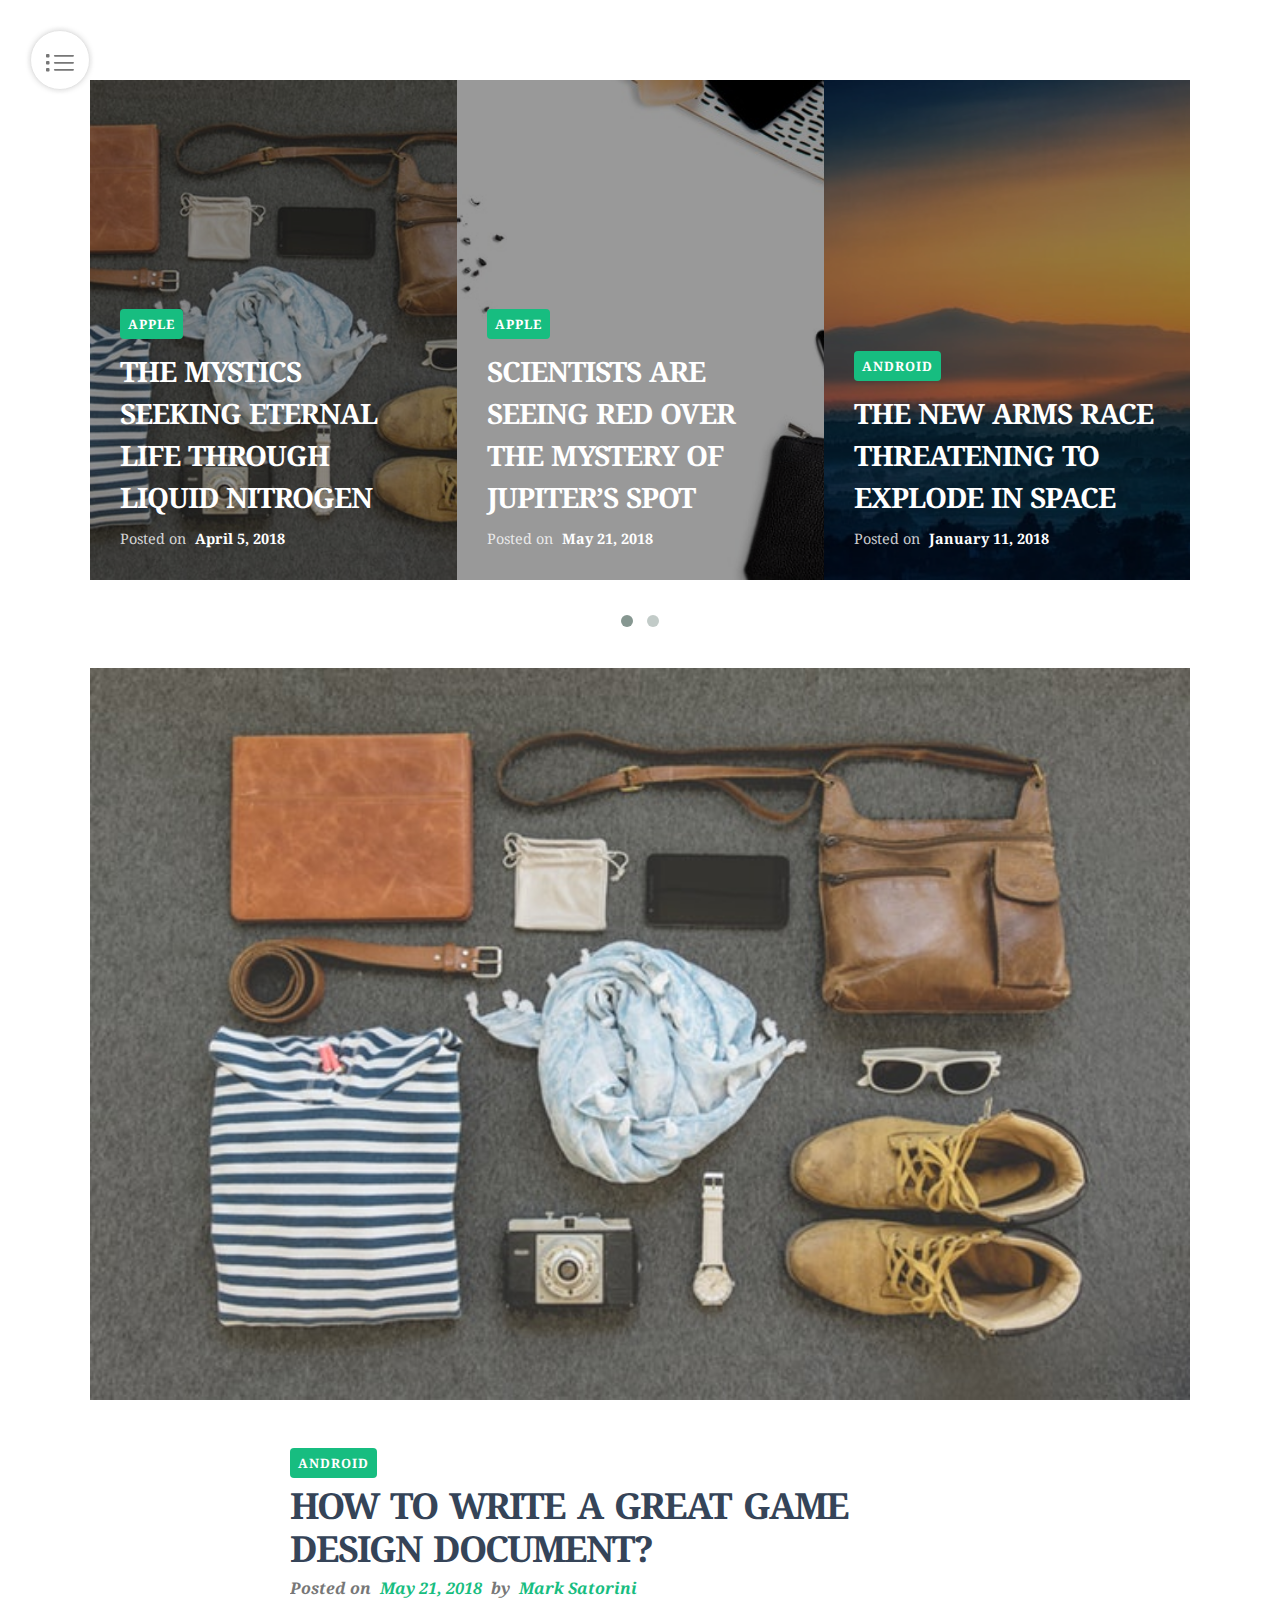
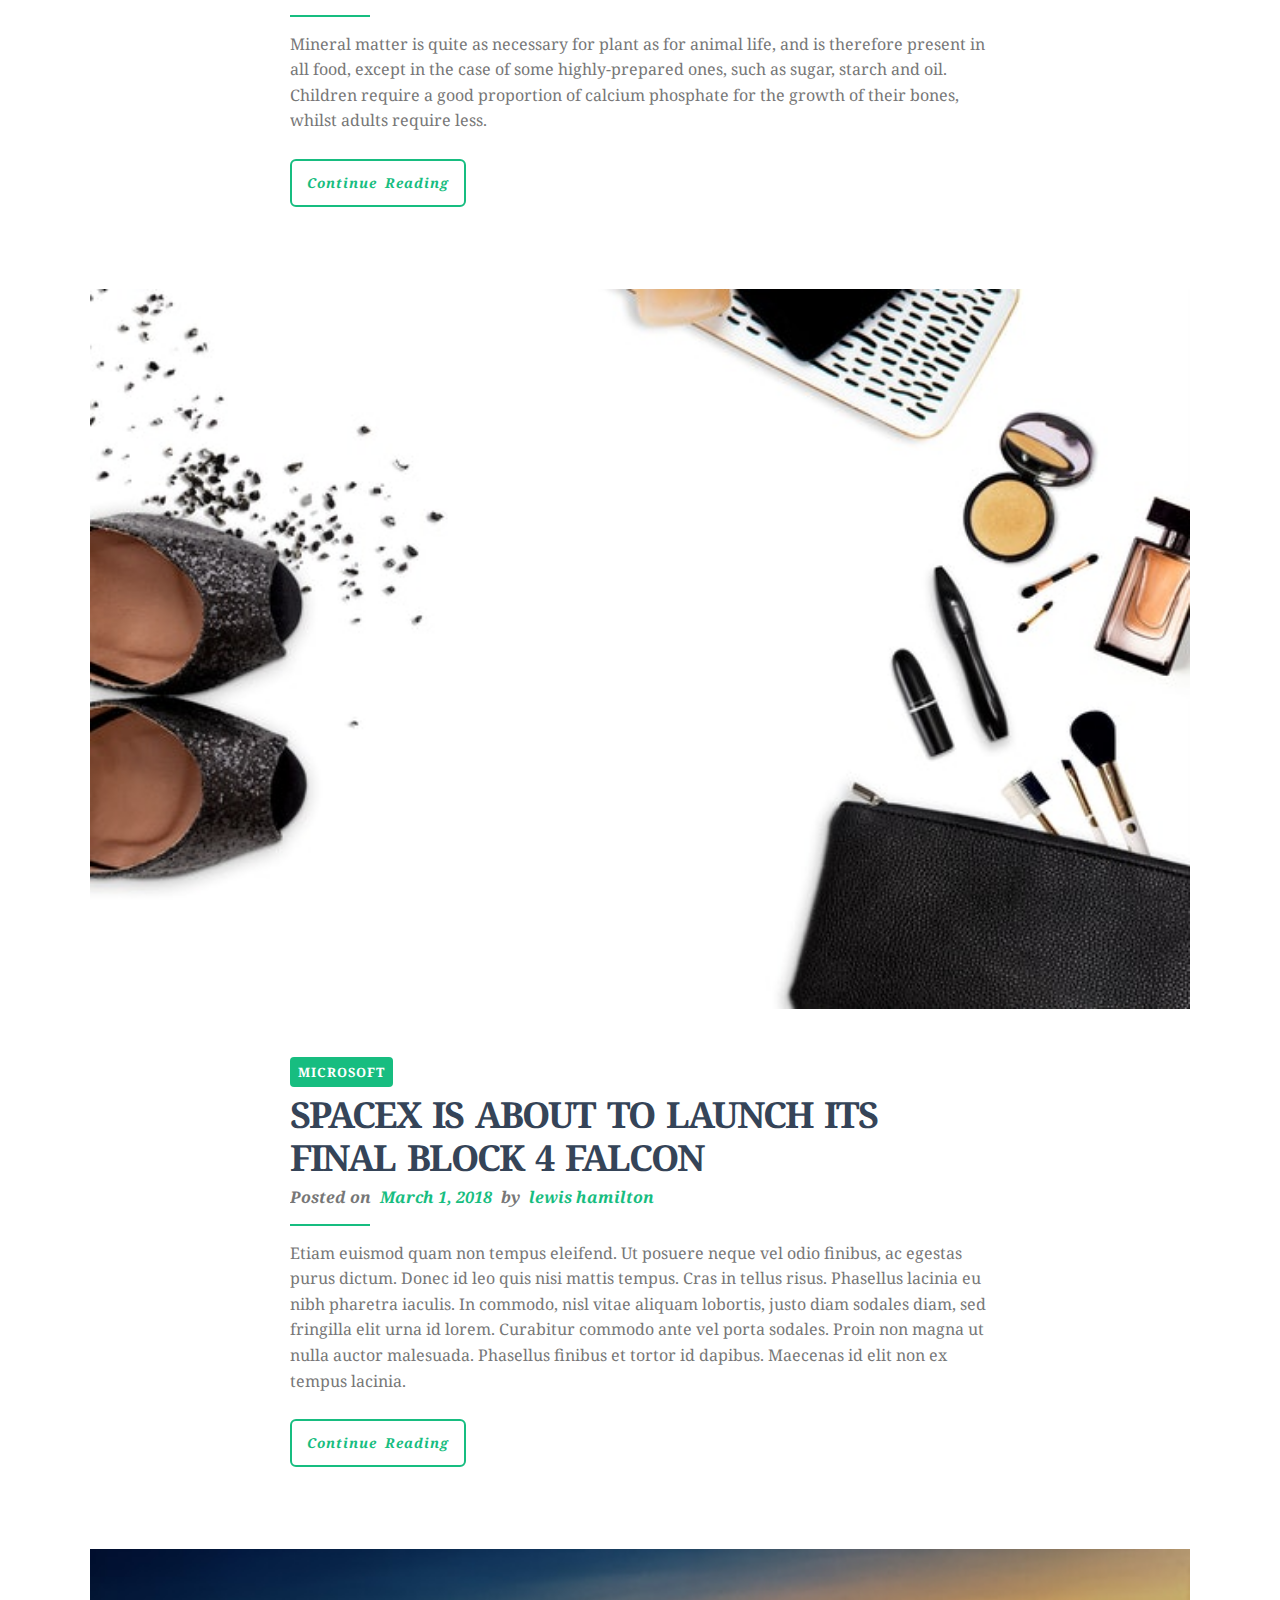
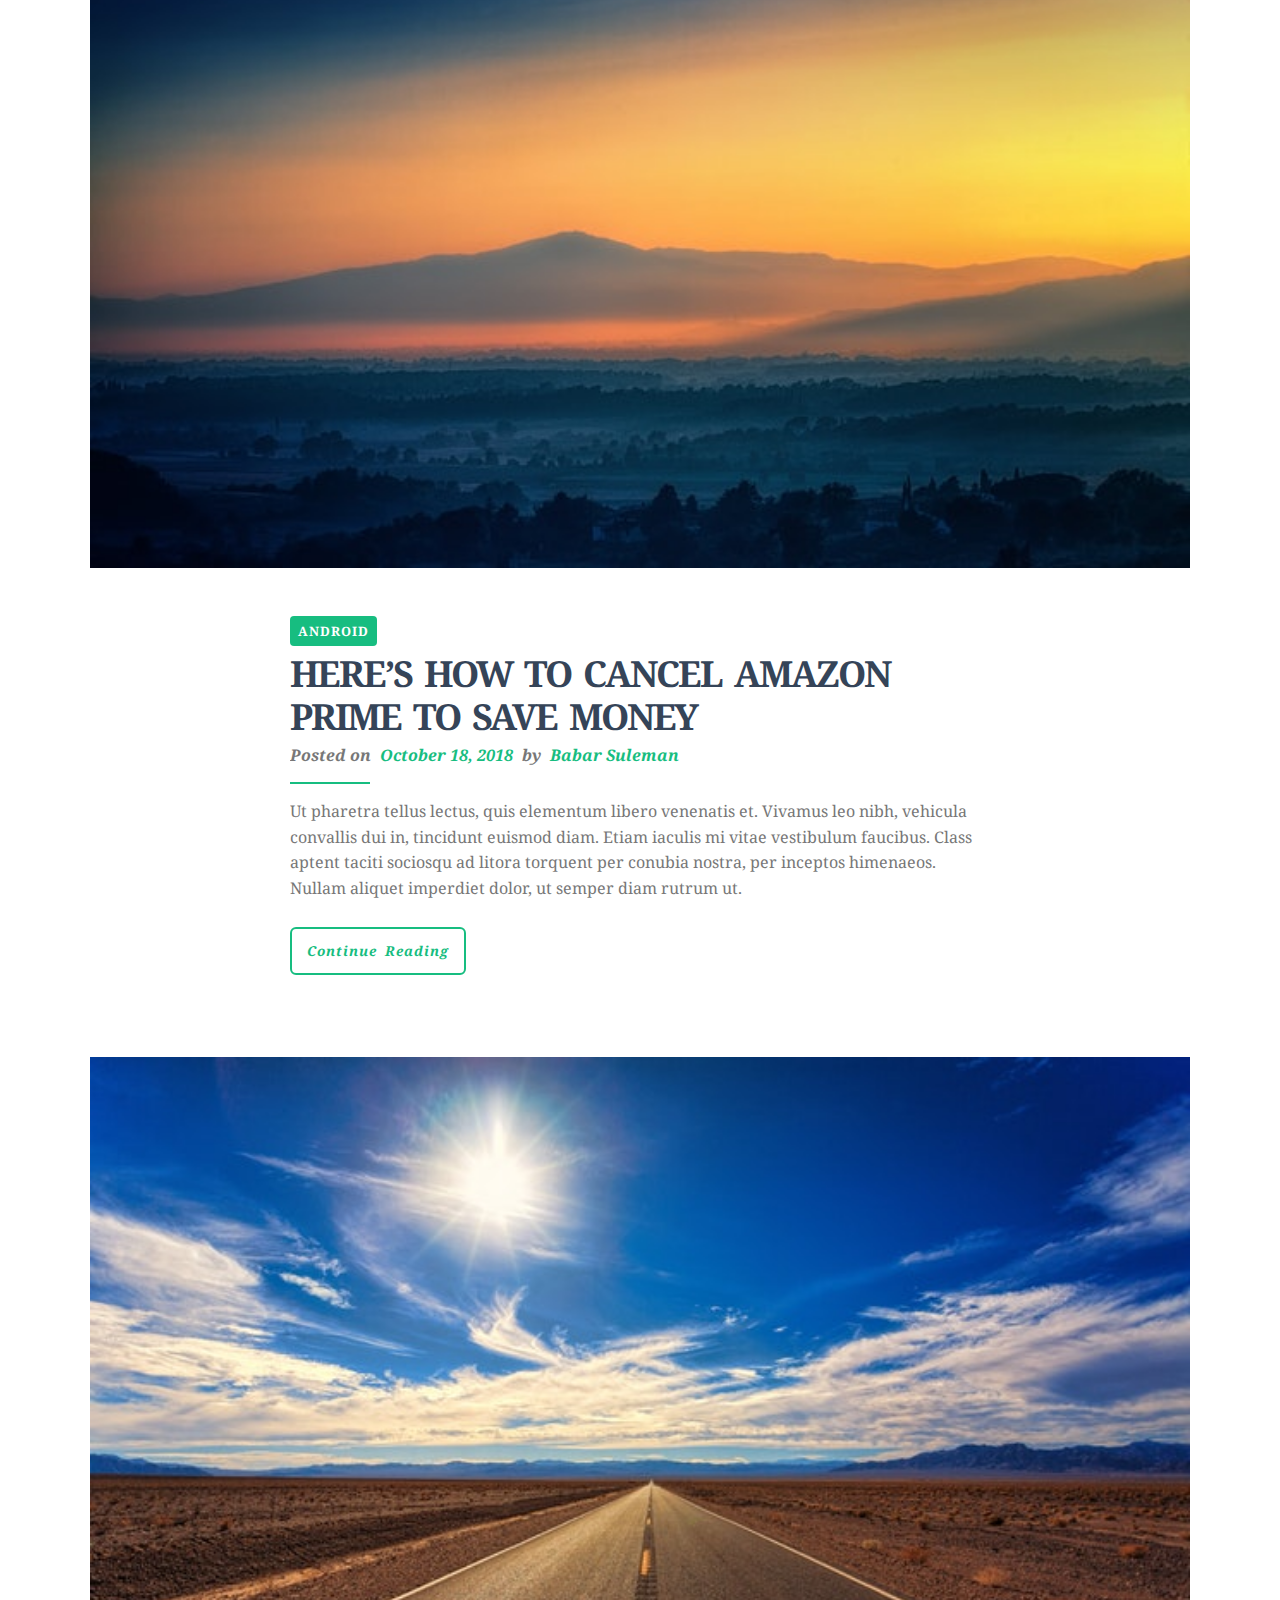
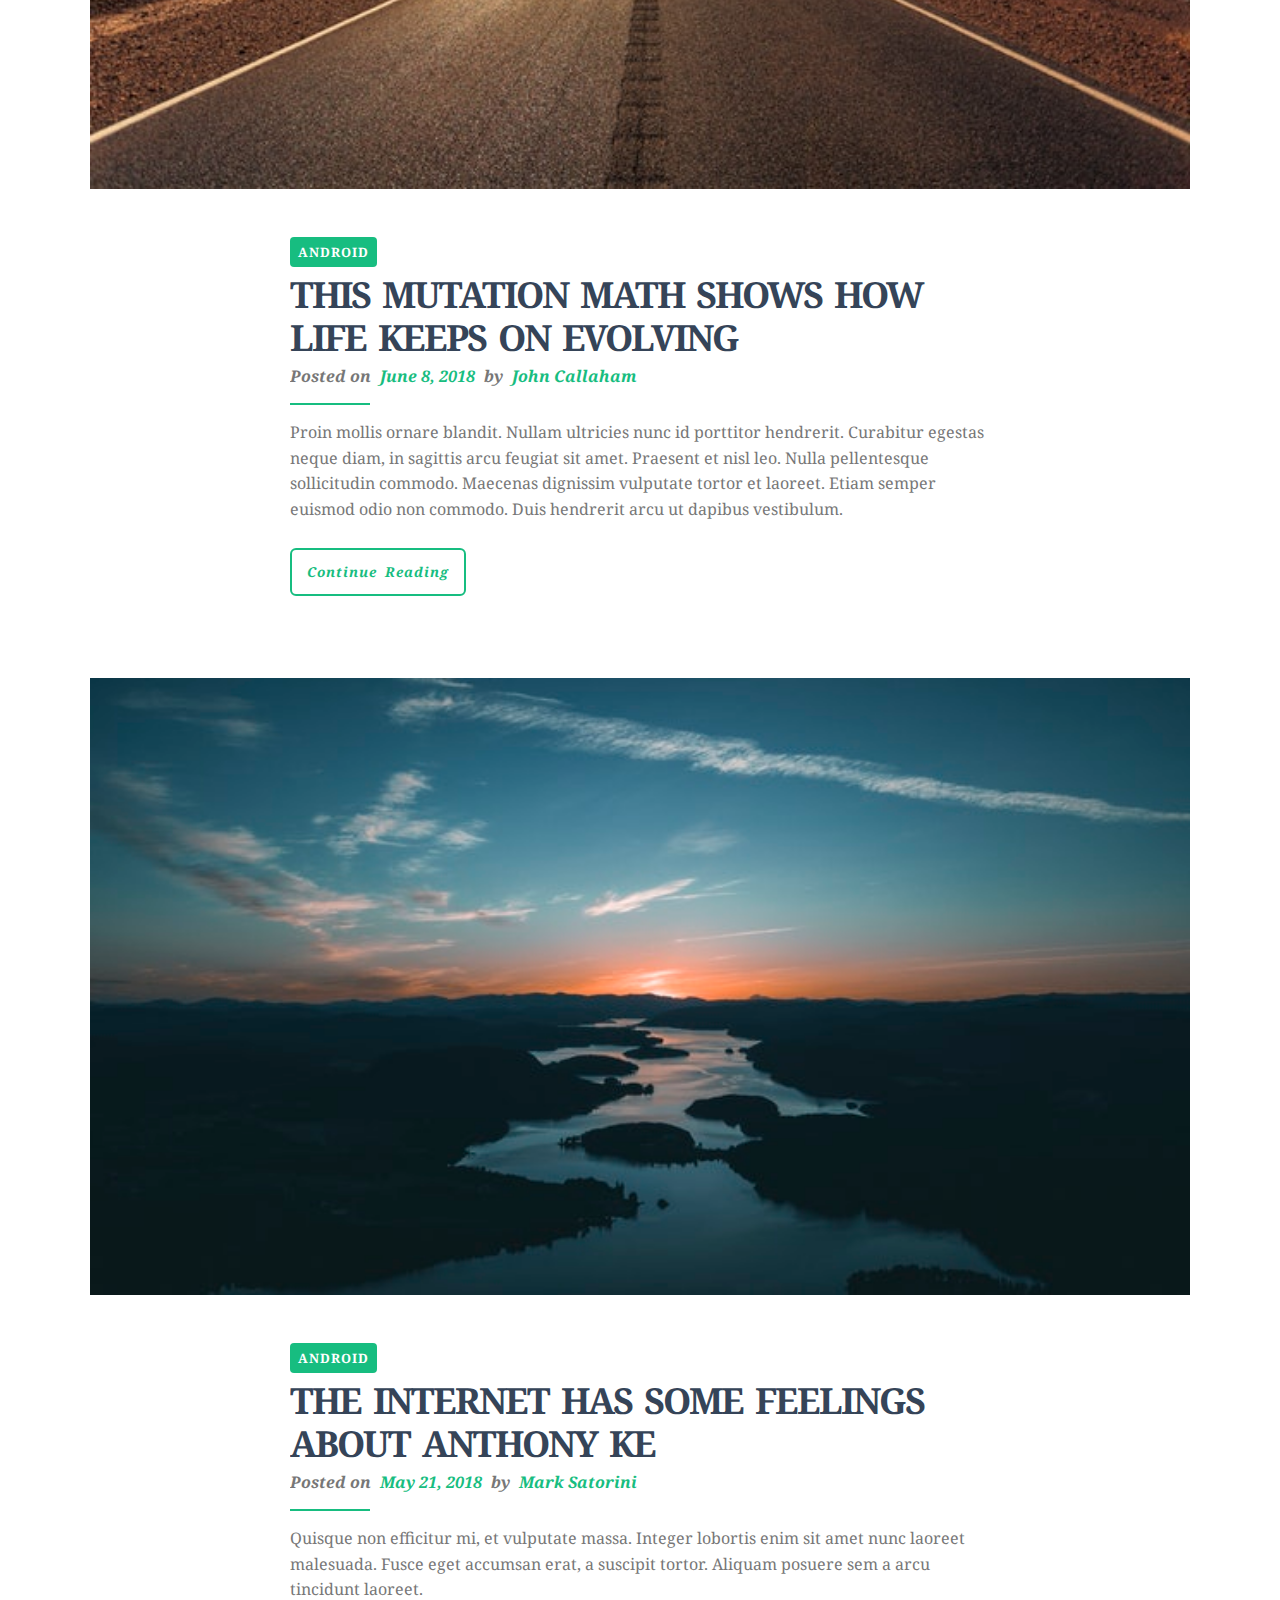
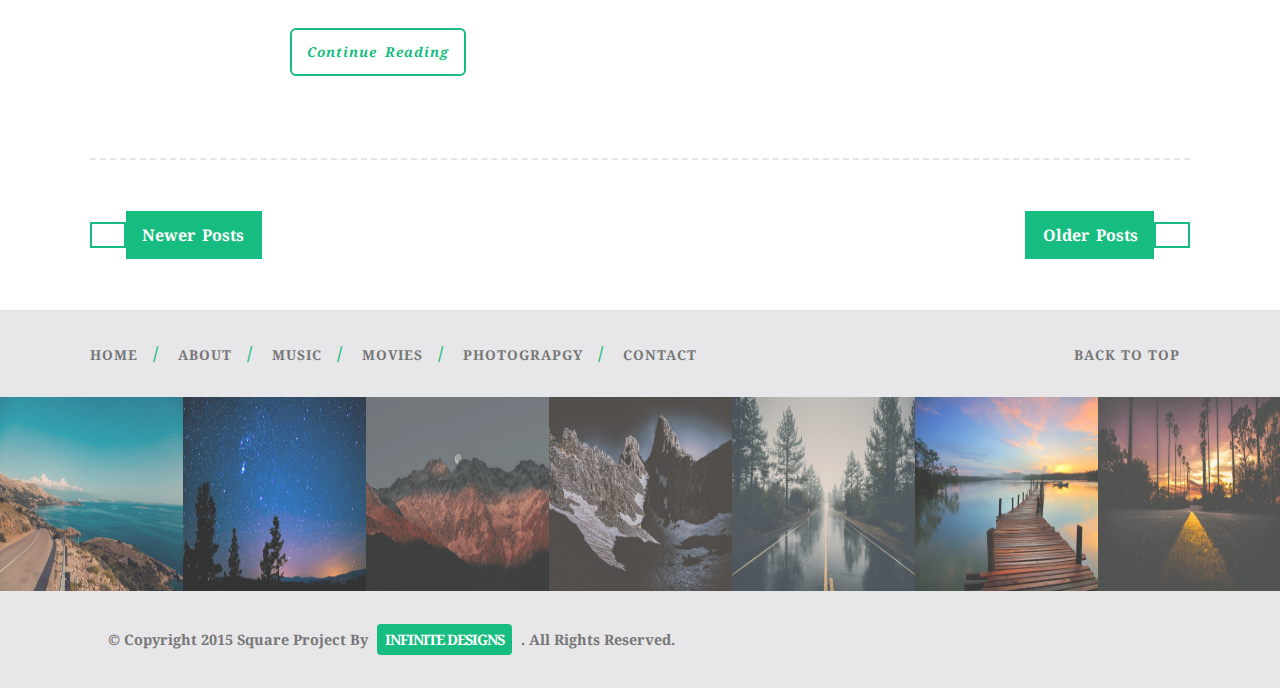
==== commit bb7b8ff7: "Update index.html" ====
--- a/index.html
+++ b/index.html
@@ -15,8 +15,8 @@
         <link rel="stylesheet" type="text/css" href="style.css">
         <link rel="stylesheet" type="text/css" href="assets/css/responsive.css">
 
-        <link href="http://netdna.bootstrapcdn.com/font-awesome/4.0.3/css/font-awesome.css" rel="stylesheet">
-        <link href="http://fonts.googleapis.com/css?family=Roboto:400,100,400italic,700italic,700" rel="stylesheet" type="text/css">
+        <link href="https//netdna.bootstrapcdn.com/font-awesome/4.0.3/css/font-awesome.css" rel="stylesheet">
+        <link href="https//fonts.googleapis.com/css?family=Roboto:400,100,400italic,700italic,700" rel="stylesheet" type="text/css">
         
         <!--[if IE]>
         <script src="http://html5shiv.googlecode.com/svn/trunk/html5.js"></script>
@@ -384,4 +384,4 @@
 
     </body>
 
-</html>+</html>
